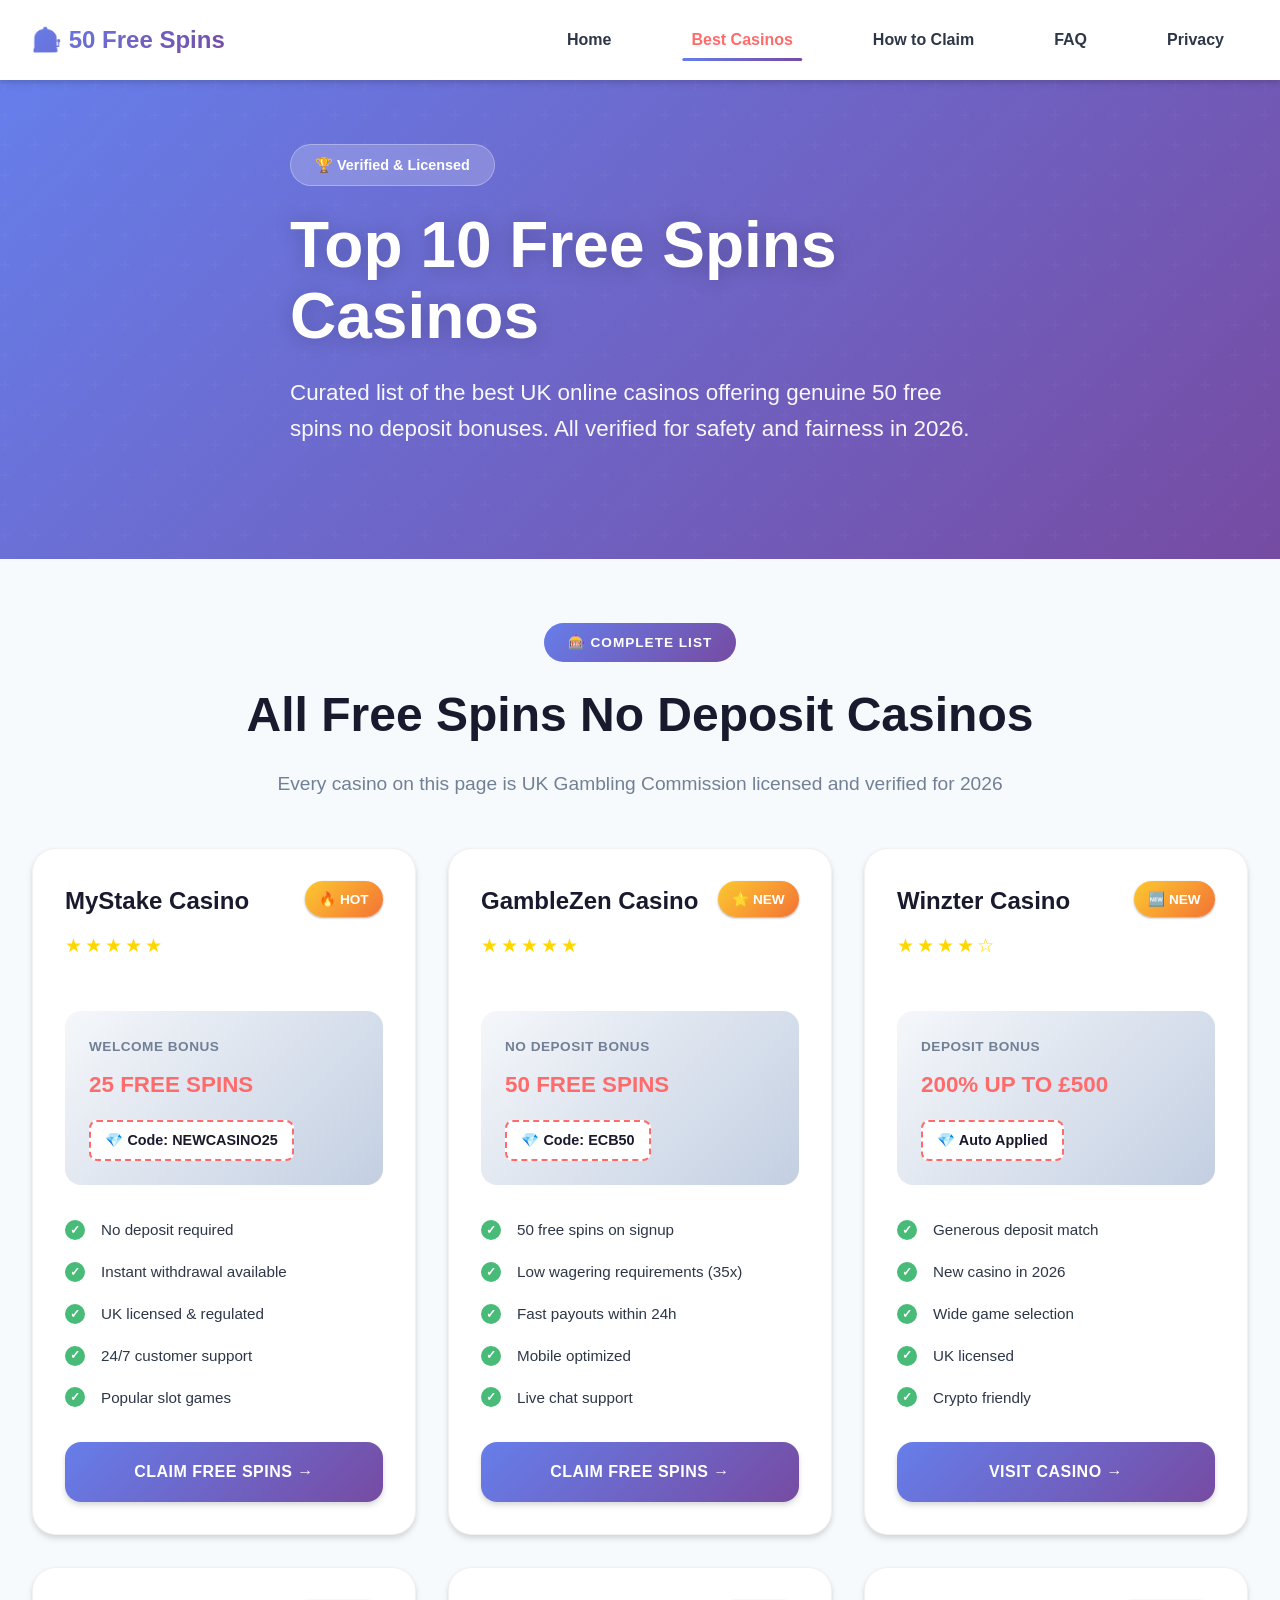
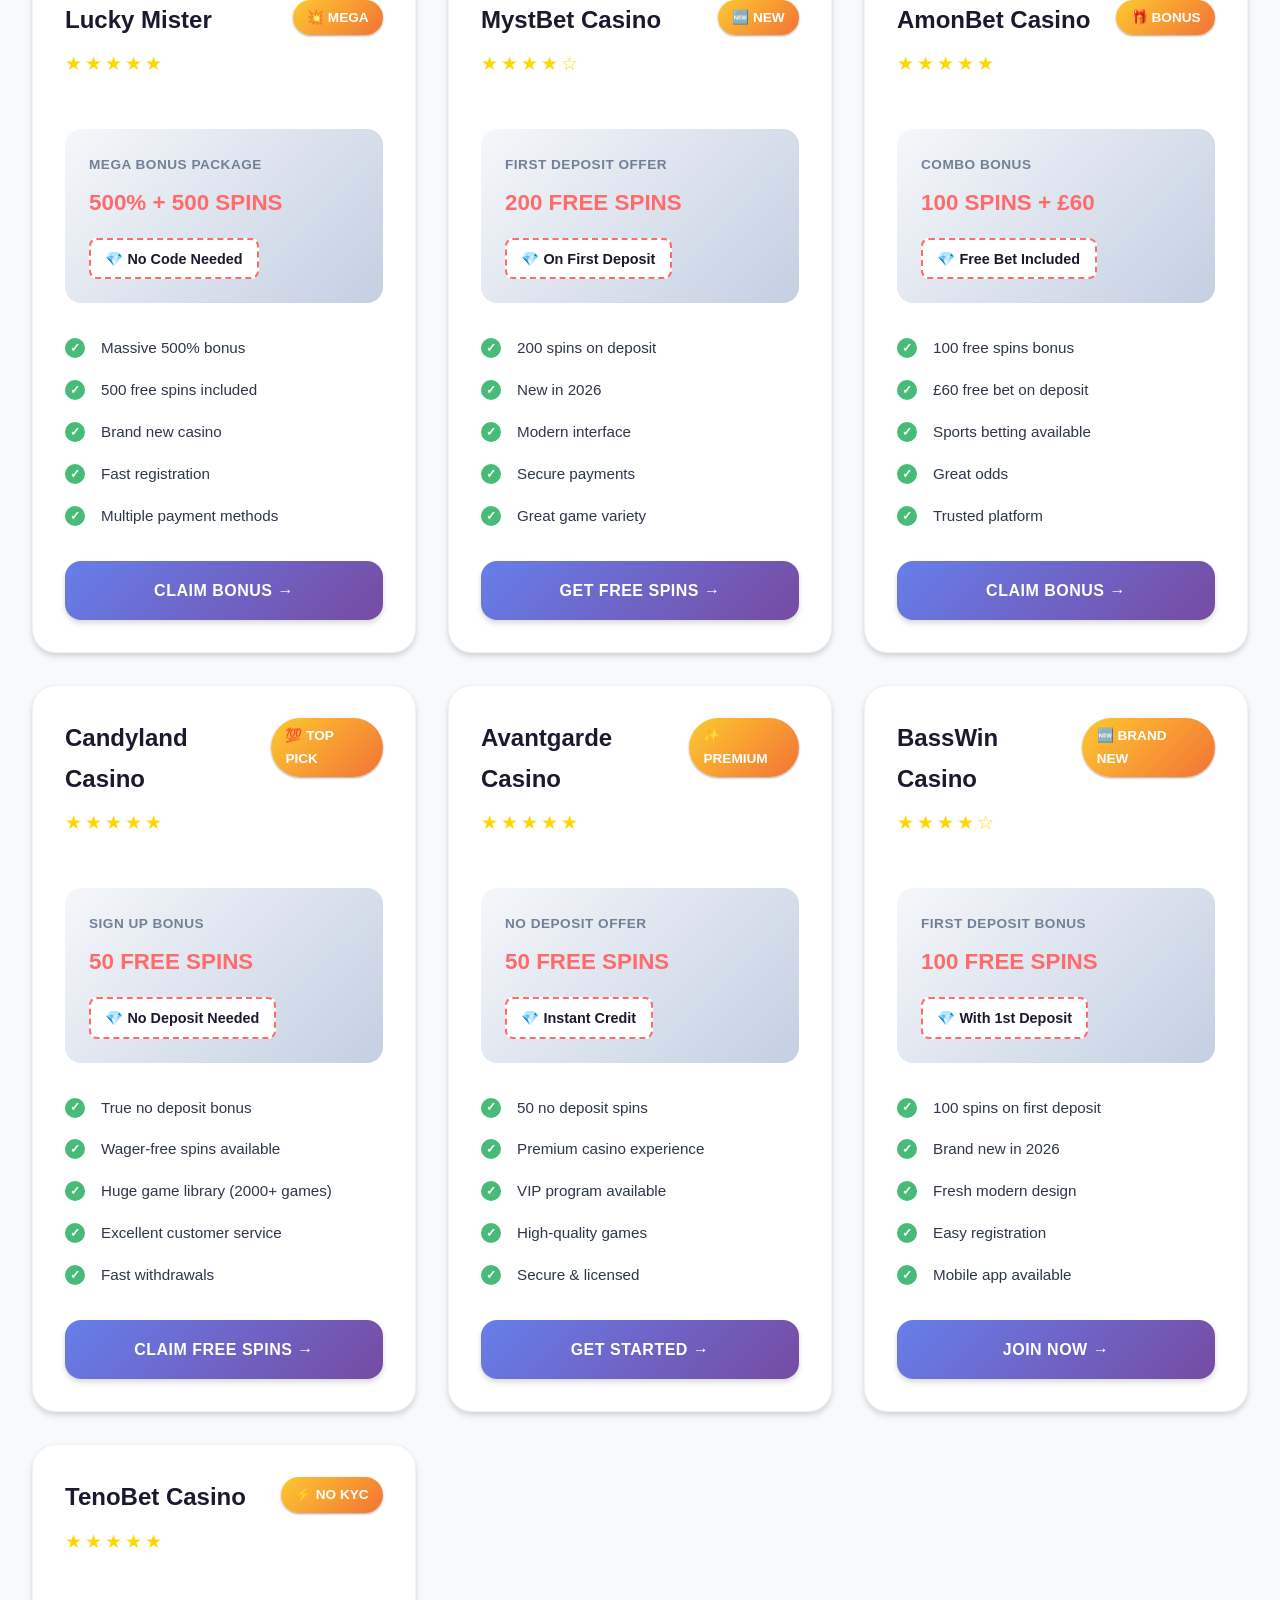
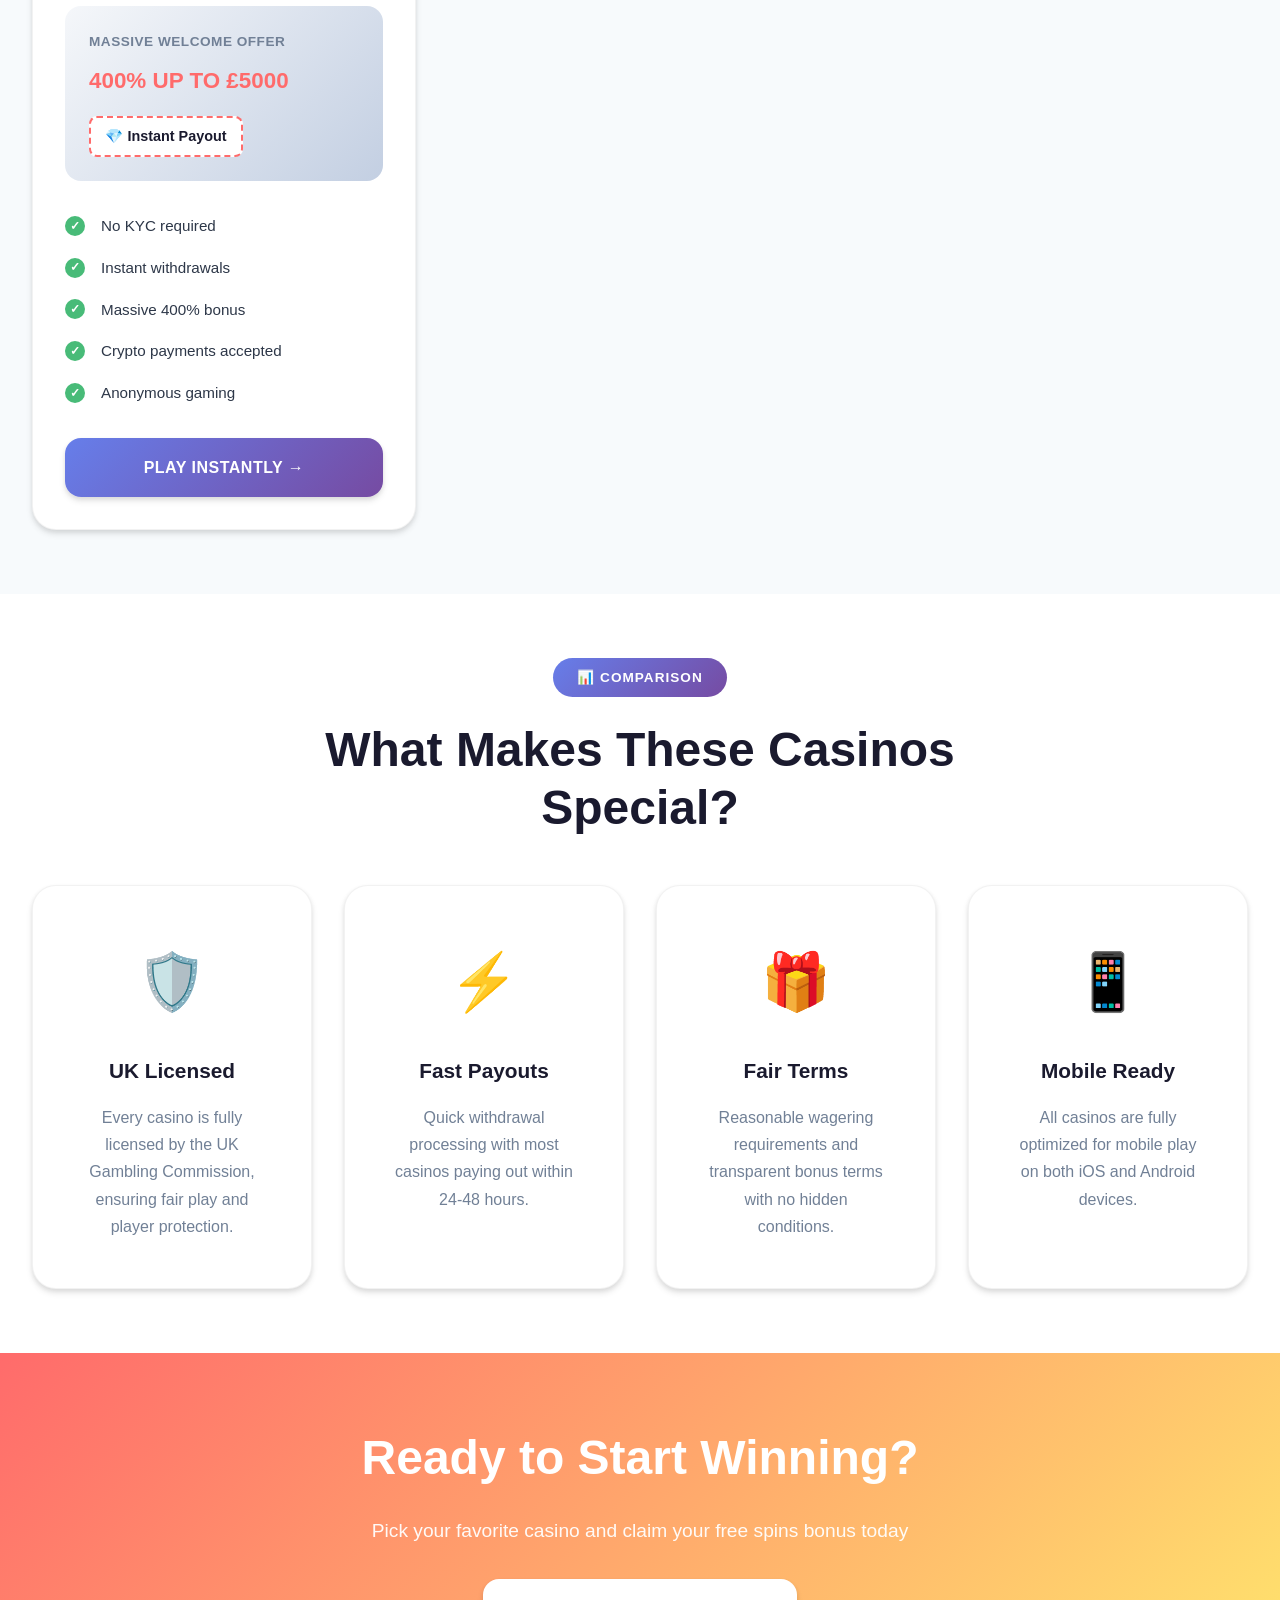
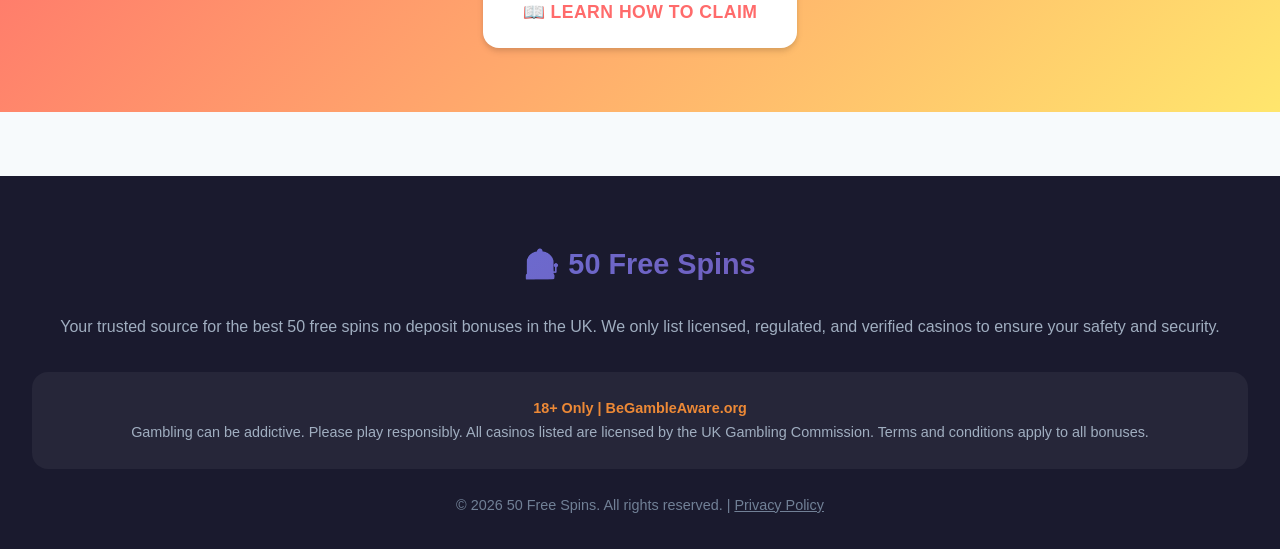
==== casinos.html @ cc3b64c0 "Create modern 5-page casino affiliate website with slick design - Replaced basic single-page site wi" ====
<!DOCTYPE html>
<html lang="en">
<head>
    <meta charset="UTF-8">
    <meta name="viewport" content="width=device-width, initial-scale=1.0">
    <meta name="description" content="Complete list of UK online casinos offering 50 free spins no deposit bonuses. Verified, licensed, and ready to play in 2026.">
    <title>Best 50 Free Spins No Deposit Casinos UK 2026 | Complete List</title>
    <link rel="stylesheet" href="styles.css">
</head>
<body>
    <!-- Navigation -->
    <nav class="nav">
        <div class="nav-container">
            <a href="index.html" class="nav-logo">🎰 50 Free Spins</a>
            <ul class="nav-menu">
                <li><a href="index.html" class="nav-link">Home</a></li>
                <li><a href="casinos.html" class="nav-link active">Best Casinos</a></li>
                <li><a href="how-to-claim.html" class="nav-link">How to Claim</a></li>
                <li><a href="faq.html" class="nav-link">FAQ</a></li>
                <li><a href="privacy-policy.html" class="nav-link">Privacy</a></li>
            </ul>
            <div class="nav-toggle">
                <span></span>
                <span></span>
                <span></span>
            </div>
        </div>
    </nav>

    <!-- Page Header -->
    <section class="hero" style="min-height: 400px;">
        <div class="hero-container">
            <div class="hero-content" style="max-width: 700px;">
                <div class="hero-badge">🏆 Verified & Licensed</div>
                <h1 class="hero-title">Top 10 Free Spins Casinos</h1>
                <p class="hero-subtitle">
                    Curated list of the best UK online casinos offering genuine 50 free spins no deposit bonuses. All verified for safety and fairness in 2026.
                </p>
            </div>
        </div>
    </section>

    <!-- All Casinos List -->
    <section class="section">
        <div class="container">
            <div class="section-header">
                <span class="section-badge">🎰 Complete List</span>
                <h2 class="section-title">All Free Spins No Deposit Casinos</h2>
                <p class="section-subtitle">
                    Every casino on this page is UK Gambling Commission licensed and verified for 2026
                </p>
            </div>

            <div class="casino-grid">
                <!-- Casino 1: MyStake -->
                <div class="casino-card">
                    <div class="casino-header">
                        <div>
                            <h3 class="casino-name">MyStake Casino</h3>
                            <div class="casino-rating">
                                <span class="star">★</span>
                                <span class="star">★</span>
                                <span class="star">★</span>
                                <span class="star">★</span>
                                <span class="star">★</span>
                            </div>
                        </div>
                        <div class="casino-badge">🔥 HOT</div>
                    </div>

                    <div class="casino-bonus">
                        <div class="bonus-title">Welcome Bonus</div>
                        <div class="bonus-amount">25 FREE SPINS</div>
                        <div class="bonus-code">💎 Code: NEWCASINO25</div>
                    </div>

                    <ul class="casino-features">
                        <li>No deposit required</li>
                        <li>Instant withdrawal available</li>
                        <li>UK licensed & regulated</li>
                        <li>24/7 customer support</li>
                        <li>Popular slot games</li>
                    </ul>

                    <a href="https://go.affiliatedonbet.com/visit/?bta=3145350&brand=mystake" class="casino-link" target="_blank" rel="nofollow noopener">
                        Claim Free Spins →
                    </a>
                </div>

                <!-- Casino 2: GambleZen -->
                <div class="casino-card">
                    <div class="casino-header">
                        <div>
                            <h3 class="casino-name">GambleZen Casino</h3>
                            <div class="casino-rating">
                                <span class="star">★</span>
                                <span class="star">★</span>
                                <span class="star">★</span>
                                <span class="star">★</span>
                                <span class="star">★</span>
                            </div>
                        </div>
                        <div class="casino-badge">⭐ NEW</div>
                    </div>

                    <div class="casino-bonus">
                        <div class="bonus-title">No Deposit Bonus</div>
                        <div class="bonus-amount">50 FREE SPINS</div>
                        <div class="bonus-code">💎 Code: ECB50</div>
                    </div>

                    <ul class="casino-features">
                        <li>50 free spins on signup</li>
                        <li>Low wagering requirements (35x)</li>
                        <li>Fast payouts within 24h</li>
                        <li>Mobile optimized</li>
                        <li>Live chat support</li>
                    </ul>

                    <a href="https://gamblezens.com/d59f81502" class="casino-link" target="_blank" rel="nofollow noopener">
                        Claim Free Spins →
                    </a>
                </div>

                <!-- Casino 3: Winzter -->
                <div class="casino-card">
                    <div class="casino-header">
                        <div>
                            <h3 class="casino-name">Winzter Casino</h3>
                            <div class="casino-rating">
                                <span class="star">★</span>
                                <span class="star">★</span>
                                <span class="star">★</span>
                                <span class="star">★</span>
                                <span class="star">☆</span>
                            </div>
                        </div>
                        <div class="casino-badge">🆕 NEW</div>
                    </div>

                    <div class="casino-bonus">
                        <div class="bonus-title">Deposit Bonus</div>
                        <div class="bonus-amount">200% UP TO £500</div>
                        <div class="bonus-code">💎 Auto Applied</div>
                    </div>

                    <ul class="casino-features">
                        <li>Generous deposit match</li>
                        <li>New casino in 2026</li>
                        <li>Wide game selection</li>
                        <li>UK licensed</li>
                        <li>Crypto friendly</li>
                    </ul>

                    <a href="https://go.affililinks.com/visit/?bta=35245&nci=5351&afp=1&utm_campaign=GEO_TARGET_LINK" class="casino-link" target="_blank" rel="nofollow noopener">
                        Visit Casino →
                    </a>
                </div>

                <!-- Casino 4: Lucky Mister -->
                <div class="casino-card">
                    <div class="casino-header">
                        <div>
                            <h3 class="casino-name">Lucky Mister</h3>
                            <div class="casino-rating">
                                <span class="star">★</span>
                                <span class="star">★</span>
                                <span class="star">★</span>
                                <span class="star">★</span>
                                <span class="star">★</span>
                            </div>
                        </div>
                        <div class="casino-badge">💥 MEGA</div>
                    </div>

                    <div class="casino-bonus">
                        <div class="bonus-title">Mega Bonus Package</div>
                        <div class="bonus-amount">500% + 500 SPINS</div>
                        <div class="bonus-code">💎 No Code Needed</div>
                    </div>

                    <ul class="casino-features">
                        <li>Massive 500% bonus</li>
                        <li>500 free spins included</li>
                        <li>Brand new casino</li>
                        <li>Fast registration</li>
                        <li>Multiple payment methods</li>
                    </ul>

                    <a href="https://trk.trafik-sc.xyz/click?o=4766&a=17196&sub_id3=3&sub_id4=4&sub_id5=5" class="casino-link" target="_blank" rel="nofollow noopener">
                        Claim Bonus →
                    </a>
                </div>

                <!-- Casino 5: MystBet -->
                <div class="casino-card">
                    <div class="casino-header">
                        <div>
                            <h3 class="casino-name">MystBet Casino</h3>
                            <div class="casino-rating">
                                <span class="star">★</span>
                                <span class="star">★</span>
                                <span class="star">★</span>
                                <span class="star">★</span>
                                <span class="star">☆</span>
                            </div>
                        </div>
                        <div class="casino-badge">🆕 NEW</div>
                    </div>

                    <div class="casino-bonus">
                        <div class="bonus-title">First Deposit Offer</div>
                        <div class="bonus-amount">200 FREE SPINS</div>
                        <div class="bonus-code">💎 On First Deposit</div>
                    </div>

                    <ul class="casino-features">
                        <li>200 spins on deposit</li>
                        <li>New in 2026</li>
                        <li>Modern interface</li>
                        <li>Secure payments</li>
                        <li>Great game variety</li>
                    </ul>

                    <a href="https://www.nifoe1md.com/2P9J9R/415L5XB/" class="casino-link" target="_blank" rel="nofollow noopener">
                        Get Free Spins →
                    </a>
                </div>

                <!-- Casino 6: AmonBet -->
                <div class="casino-card">
                    <div class="casino-header">
                        <div>
                            <h3 class="casino-name">AmonBet Casino</h3>
                            <div class="casino-rating">
                                <span class="star">★</span>
                                <span class="star">★</span>
                                <span class="star">★</span>
                                <span class="star">★</span>
                                <span class="star">★</span>
                            </div>
                        </div>
                        <div class="casino-badge">🎁 BONUS</div>
                    </div>

                    <div class="casino-bonus">
                        <div class="bonus-title">Combo Bonus</div>
                        <div class="bonus-amount">100 SPINS + £60</div>
                        <div class="bonus-code">💎 Free Bet Included</div>
                    </div>

                    <ul class="casino-features">
                        <li>100 free spins bonus</li>
                        <li>£60 free bet on deposit</li>
                        <li>Sports betting available</li>
                        <li>Great odds</li>
                        <li>Trusted platform</li>
                    </ul>

                    <a href="https://trk.trafik-sc.xyz/click?o=4771&a=17196&sub_id3=3&sub_id4=4&sub_id5=5" class="casino-link" target="_blank" rel="nofollow noopener">
                        Claim Bonus →
                    </a>
                </div>

                <!-- Casino 7: Candyland -->
                <div class="casino-card">
                    <div class="casino-header">
                        <div>
                            <h3 class="casino-name">Candyland Casino</h3>
                            <div class="casino-rating">
                                <span class="star">★</span>
                                <span class="star">★</span>
                                <span class="star">★</span>
                                <span class="star">★</span>
                                <span class="star">★</span>
                            </div>
                        </div>
                        <div class="casino-badge">💯 TOP PICK</div>
                    </div>

                    <div class="casino-bonus">
                        <div class="bonus-title">Sign Up Bonus</div>
                        <div class="bonus-amount">50 FREE SPINS</div>
                        <div class="bonus-code">💎 No Deposit Needed</div>
                    </div>

                    <ul class="casino-features">
                        <li>True no deposit bonus</li>
                        <li>Wager-free spins available</li>
                        <li>Huge game library (2000+ games)</li>
                        <li>Excellent customer service</li>
                        <li>Fast withdrawals</li>
                    </ul>

                    <a href="https://go.truedynastyaffiliates.com/visit/?bta=36291&nci=5902" class="casino-link" target="_blank" rel="nofollow noopener">
                        Claim Free Spins →
                    </a>
                </div>

                <!-- Casino 8: Avantgarde -->
                <div class="casino-card">
                    <div class="casino-header">
                        <div>
                            <h3 class="casino-name">Avantgarde Casino</h3>
                            <div class="casino-rating">
                                <span class="star">★</span>
                                <span class="star">★</span>
                                <span class="star">★</span>
                                <span class="star">★</span>
                                <span class="star">★</span>
                            </div>
                        </div>
                        <div class="casino-badge">✨ PREMIUM</div>
                    </div>

                    <div class="casino-bonus">
                        <div class="bonus-title">No Deposit Offer</div>
                        <div class="bonus-amount">50 FREE SPINS</div>
                        <div class="bonus-code">💎 Instant Credit</div>
                    </div>

                    <ul class="casino-features">
                        <li>50 no deposit spins</li>
                        <li>Premium casino experience</li>
                        <li>VIP program available</li>
                        <li>High-quality games</li>
                        <li>Secure & licensed</li>
                    </ul>

                    <a href="https://go.truedynastyaffiliates.com/visit/?bta=36291&nci=5906" class="casino-link" target="_blank" rel="nofollow noopener">
                        Get Started →
                    </a>
                </div>

                <!-- Casino 9: BassWin -->
                <div class="casino-card">
                    <div class="casino-header">
                        <div>
                            <h3 class="casino-name">BassWin Casino</h3>
                            <div class="casino-rating">
                                <span class="star">★</span>
                                <span class="star">★</span>
                                <span class="star">★</span>
                                <span class="star">★</span>
                                <span class="star">☆</span>
                            </div>
                        </div>
                        <div class="casino-badge">🆕 BRAND NEW</div>
                    </div>

                    <div class="casino-bonus">
                        <div class="bonus-title">First Deposit Bonus</div>
                        <div class="bonus-amount">100 FREE SPINS</div>
                        <div class="bonus-code">💎 With 1st Deposit</div>
                    </div>

                    <ul class="casino-features">
                        <li>100 spins on first deposit</li>
                        <li>Brand new in 2026</li>
                        <li>Fresh modern design</li>
                        <li>Easy registration</li>
                        <li>Mobile app available</li>
                    </ul>

                    <a href="https://trk.trafik-sc.xyz/click?o=4556&a=17196&sub_id3=3&sub_id4=4&sub_id5=5" class="casino-link" target="_blank" rel="nofollow noopener">
                        Join Now →
                    </a>
                </div>

                <!-- Casino 10: TenoBet -->
                <div class="casino-card">
                    <div class="casino-header">
                        <div>
                            <h3 class="casino-name">TenoBet Casino</h3>
                            <div class="casino-rating">
                                <span class="star">★</span>
                                <span class="star">★</span>
                                <span class="star">★</span>
                                <span class="star">★</span>
                                <span class="star">★</span>
                            </div>
                        </div>
                        <div class="casino-badge">⚡ NO KYC</div>
                    </div>

                    <div class="casino-bonus">
                        <div class="bonus-title">Massive Welcome Offer</div>
                        <div class="bonus-amount">400% UP TO £5000</div>
                        <div class="bonus-code">💎 Instant Payout</div>
                    </div>

                    <ul class="casino-features">
                        <li>No KYC required</li>
                        <li>Instant withdrawals</li>
                        <li>Massive 400% bonus</li>
                        <li>Crypto payments accepted</li>
                        <li>Anonymous gaming</li>
                    </ul>

                    <a href="https://go.afftrackio.com/visit/?bta=35294&nci=5358" class="casino-link" target="_blank" rel="nofollow noopener">
                        Play Instantly →
                    </a>
                </div>
            </div>
        </div>
    </section>

    <!-- Comparison Section -->
    <section class="section" style="background: white;">
        <div class="container">
            <div class="section-header">
                <span class="section-badge">📊 Comparison</span>
                <h2 class="section-title">What Makes These Casinos Special?</h2>
            </div>

            <div class="features-grid">
                <div class="feature-card">
                    <span class="feature-icon">🛡️</span>
                    <h3 class="feature-title">UK Licensed</h3>
                    <p class="feature-text">
                        Every casino is fully licensed by the UK Gambling Commission, ensuring fair play and player protection.
                    </p>
                </div>

                <div class="feature-card">
                    <span class="feature-icon">⚡</span>
                    <h3 class="feature-title">Fast Payouts</h3>
                    <p class="feature-text">
                        Quick withdrawal processing with most casinos paying out within 24-48 hours.
                    </p>
                </div>

                <div class="feature-card">
                    <span class="feature-icon">🎁</span>
                    <h3 class="feature-title">Fair Terms</h3>
                    <p class="feature-text">
                        Reasonable wagering requirements and transparent bonus terms with no hidden conditions.
                    </p>
                </div>

                <div class="feature-card">
                    <span class="feature-icon">📱</span>
                    <h3 class="feature-title">Mobile Ready</h3>
                    <p class="feature-text">
                        All casinos are fully optimized for mobile play on both iOS and Android devices.
                    </p>
                </div>
            </div>
        </div>
    </section>

    <!-- CTA Section -->
    <section class="section" style="background: linear-gradient(135deg, #FF6B6B 0%, #FFE66D 100%); color: white;">
        <div class="container" style="text-align: center;">
            <h2 style="font-size: clamp(2rem, 4vw, 3rem); font-weight: 900; margin-bottom: 1rem;">
                Ready to Start Winning?
            </h2>
            <p style="font-size: 1.2rem; margin-bottom: 2rem; opacity: 0.95;">
                Pick your favorite casino and claim your free spins bonus today
            </p>
            <a href="how-to-claim.html" class="btn" style="background: white; color: #FF6B6B; font-size: 1.1rem; padding: 1.2rem 2.5rem;">
                📖 Learn How to Claim
            </a>
        </div>
    </section>

    <!-- Footer -->
    <footer class="footer">
        <div class="footer-content">
            <div class="footer-logo">🎰 50 Free Spins</div>
            <p class="footer-text">
                Your trusted source for the best 50 free spins no deposit bonuses in the UK. We only list licensed, regulated, and verified casinos to ensure your safety and security.
            </p>

            <div class="footer-disclaimer">
                <strong>18+ Only | BeGambleAware.org</strong><br>
                Gambling can be addictive. Please play responsibly. All casinos listed are licensed by the UK Gambling Commission. Terms and conditions apply to all bonuses.
            </div>

            <p style="margin-top: 1.5rem; color: #718096; font-size: 0.9rem;">
                &copy; 2026 50 Free Spins. All rights reserved. | <a href="privacy-policy.html" style="text-decoration: underline;">Privacy Policy</a>
            </p>
        </div>
    </footer>

    <script>
        // Mobile menu toggle
        const navToggle = document.querySelector('.nav-toggle');
        const navMenu = document.querySelector('.nav-menu');

        if (navToggle) {
            navToggle.addEventListener('click', () => {
                navMenu.classList.toggle('active');
            });
        }
    </script>
</body>
</html>
---- styles.css ----
/* ============================================
   MODERN DESIGN SYSTEM - 50 FREE SPINS
   ============================================ */

:root {
    /* Color Palette */
    --primary: #FF6B6B;
    --primary-dark: #E84A4A;
    --secondary: #4ECDC4;
    --accent: #FFE66D;
    --dark: #1A1A2E;
    --dark-light: #16213E;
    --text: #2D3748;
    --text-light: #718096;
    --text-lighter: #A0AEC0;
    --bg-light: #F7FAFC;
    --bg-white: #FFFFFF;
    --success: #48BB78;
    --warning: #ED8936;

    /* Gradients */
    --gradient-primary: linear-gradient(135deg, #667eea 0%, #764ba2 100%);
    --gradient-secondary: linear-gradient(135deg, #f093fb 0%, #f5576c 100%);
    --gradient-gold: linear-gradient(135deg, #FDC830 0%, #F37335 100%);
    --gradient-ocean: linear-gradient(135deg, #667eea 0%, #4ECDC4 100%);
    --gradient-sunset: linear-gradient(135deg, #FF6B6B 0%, #FFE66D 100%);

    /* Spacing */
    --spacing-xs: 0.5rem;
    --spacing-sm: 1rem;
    --spacing-md: 1.5rem;
    --spacing-lg: 2rem;
    --spacing-xl: 3rem;
    --spacing-2xl: 4rem;

    /* Typography */
    --font-primary: -apple-system, BlinkMacSystemFont, 'Segoe UI', Roboto, 'Helvetica Neue', Arial, sans-serif;
    --font-display: 'Segoe UI', system-ui, sans-serif;

    /* Shadows */
    --shadow-sm: 0 1px 3px rgba(0, 0, 0, 0.12), 0 1px 2px rgba(0, 0, 0, 0.24);
    --shadow-md: 0 4px 6px rgba(0, 0, 0, 0.1), 0 2px 4px rgba(0, 0, 0, 0.06);
    --shadow-lg: 0 10px 25px rgba(0, 0, 0, 0.15), 0 5px 10px rgba(0, 0, 0, 0.1);
    --shadow-xl: 0 20px 40px rgba(0, 0, 0, 0.2), 0 10px 20px rgba(0, 0, 0, 0.15);
    --shadow-glow: 0 0 20px rgba(102, 126, 234, 0.4);

    /* Border Radius */
    --radius-sm: 0.375rem;
    --radius-md: 0.5rem;
    --radius-lg: 1rem;
    --radius-xl: 1.5rem;
    --radius-full: 9999px;

    /* Transitions */
    --transition-fast: 150ms ease-in-out;
    --transition-base: 250ms ease-in-out;
    --transition-slow: 350ms ease-in-out;
}

/* ============================================
   RESET & BASE STYLES
   ============================================ */

*, *::before, *::after {
    margin: 0;
    padding: 0;
    box-sizing: border-box;
}

html {
    scroll-behavior: smooth;
    font-size: 16px;
}

body {
    font-family: var(--font-primary);
    line-height: 1.7;
    color: var(--text);
    background: var(--bg-light);
    overflow-x: hidden;
}

img {
    max-width: 100%;
    height: auto;
    display: block;
}

a {
    text-decoration: none;
    color: inherit;
    transition: var(--transition-base);
}

/* ============================================
   NAVIGATION
   ============================================ */

.nav {
    background: var(--bg-white);
    box-shadow: var(--shadow-md);
    position: sticky;
    top: 0;
    z-index: 1000;
    backdrop-filter: blur(10px);
    background: rgba(255, 255, 255, 0.95);
}

.nav-container {
    max-width: 1400px;
    margin: 0 auto;
    padding: 0 var(--spacing-lg);
    display: flex;
    justify-content: space-between;
    align-items: center;
    height: 80px;
}

.nav-logo {
    font-size: 1.5rem;
    font-weight: 800;
    background: var(--gradient-primary);
    -webkit-background-clip: text;
    -webkit-text-fill-color: transparent;
    background-clip: text;
}

.nav-menu {
    display: flex;
    gap: var(--spacing-lg);
    list-style: none;
}

.nav-link {
    font-weight: 600;
    color: var(--text);
    padding: var(--spacing-xs) var(--spacing-md);
    border-radius: var(--radius-md);
    transition: var(--transition-base);
    position: relative;
}

.nav-link::after {
    content: '';
    position: absolute;
    bottom: -5px;
    left: 50%;
    transform: translateX(-50%) scaleX(0);
    width: 80%;
    height: 3px;
    background: var(--gradient-primary);
    border-radius: var(--radius-full);
    transition: var(--transition-base);
}

.nav-link:hover {
    color: var(--primary);
}

.nav-link:hover::after,
.nav-link.active::after {
    transform: translateX(-50%) scaleX(1);
}

.nav-link.active {
    color: var(--primary);
}

/* Mobile Menu Toggle */
.nav-toggle {
    display: none;
    flex-direction: column;
    gap: 4px;
    cursor: pointer;
    padding: var(--spacing-xs);
}

.nav-toggle span {
    display: block;
    width: 25px;
    height: 3px;
    background: var(--text);
    border-radius: var(--radius-full);
    transition: var(--transition-base);
}

/* ============================================
   HERO SECTION
   ============================================ */

.hero {
    position: relative;
    background: var(--gradient-primary);
    padding: var(--spacing-2xl) var(--spacing-lg);
    min-height: 600px;
    display: flex;
    align-items: center;
    overflow: hidden;
}

.hero::before {
    content: '';
    position: absolute;
    top: 0;
    left: 0;
    right: 0;
    bottom: 0;
    background: url("data:image/svg+xml,%3Csvg width='60' height='60' viewBox='0 0 60 60' xmlns='http://www.w3.org/2000/svg'%3E%3Cg fill='none' fill-rule='evenodd'%3E%3Cg fill='%23ffffff' fill-opacity='0.05'%3E%3Cpath d='M36 34v-4h-2v4h-4v2h4v4h2v-4h4v-2h-4zm0-30V0h-2v4h-4v2h4v4h2V6h4V4h-4zM6 34v-4H4v4H0v2h4v4h2v-4h4v-2H6zM6 4V0H4v4H0v2h4v4h2V6h4V4H6z'/%3E%3C/g%3E%3C/g%3E%3C/svg%3E");
    opacity: 0.4;
}

.hero-container {
    max-width: 1400px;
    margin: 0 auto;
    position: relative;
    z-index: 1;
}

.hero-content {
    max-width: 800px;
    color: white;
}

.hero-badge {
    display: inline-block;
    background: rgba(255, 255, 255, 0.2);
    backdrop-filter: blur(10px);
    padding: var(--spacing-xs) var(--spacing-md);
    border-radius: var(--radius-full);
    font-weight: 600;
    font-size: 0.9rem;
    margin-bottom: var(--spacing-md);
    border: 1px solid rgba(255, 255, 255, 0.3);
}

.hero-title {
    font-size: clamp(2.5rem, 5vw, 4rem);
    font-weight: 900;
    line-height: 1.1;
    margin-bottom: var(--spacing-md);
    text-shadow: 0 2px 20px rgba(0, 0, 0, 0.2);
}

.hero-subtitle {
    font-size: clamp(1.1rem, 2vw, 1.4rem);
    margin-bottom: var(--spacing-xl);
    opacity: 0.95;
    line-height: 1.6;
}

.hero-cta {
    display: flex;
    gap: var(--spacing-md);
    flex-wrap: wrap;
}

/* ============================================
   BUTTONS
   ============================================ */

.btn {
    display: inline-flex;
    align-items: center;
    gap: var(--spacing-xs);
    padding: 1rem 2rem;
    font-weight: 700;
    border-radius: var(--radius-lg);
    cursor: pointer;
    transition: var(--transition-base);
    border: none;
    font-size: 1rem;
    text-transform: uppercase;
    letter-spacing: 0.5px;
    box-shadow: var(--shadow-md);
}

.btn-primary {
    background: white;
    color: var(--primary);
}

.btn-primary:hover {
    transform: translateY(-2px);
    box-shadow: var(--shadow-lg);
}

.btn-secondary {
    background: rgba(255, 255, 255, 0.2);
    color: white;
    border: 2px solid white;
    backdrop-filter: blur(10px);
}

.btn-secondary:hover {
    background: white;
    color: var(--primary);
    transform: translateY(-2px);
}

.btn-gradient {
    background: var(--gradient-gold);
    color: white;
    position: relative;
    overflow: hidden;
}

.btn-gradient::before {
    content: '';
    position: absolute;
    top: 0;
    left: -100%;
    width: 100%;
    height: 100%;
    background: linear-gradient(90deg, transparent, rgba(255,255,255,0.3), transparent);
    transition: var(--transition-slow);
}

.btn-gradient:hover::before {
    left: 100%;
}

.btn-gradient:hover {
    transform: translateY(-2px);
    box-shadow: var(--shadow-xl);
}

/* ============================================
   CONTAINER & SECTIONS
   ============================================ */

.container {
    max-width: 1400px;
    margin: 0 auto;
    padding: 0 var(--spacing-lg);
}

.section {
    padding: var(--spacing-2xl) 0;
}

.section-header {
    text-align: center;
    max-width: 800px;
    margin: 0 auto var(--spacing-xl);
}

.section-badge {
    display: inline-block;
    background: var(--gradient-primary);
    color: white;
    padding: var(--spacing-xs) var(--spacing-md);
    border-radius: var(--radius-full);
    font-weight: 700;
    font-size: 0.85rem;
    margin-bottom: var(--spacing-md);
    text-transform: uppercase;
    letter-spacing: 1px;
}

.section-title {
    font-size: clamp(2rem, 4vw, 3rem);
    font-weight: 900;
    color: var(--dark);
    margin-bottom: var(--spacing-md);
    line-height: 1.2;
}

.section-subtitle {
    font-size: 1.2rem;
    color: var(--text-light);
    line-height: 1.7;
}

/* ============================================
   CASINO CARDS
   ============================================ */

.casino-grid {
    display: grid;
    grid-template-columns: repeat(auto-fill, minmax(350px, 1fr));
    gap: var(--spacing-lg);
    margin-top: var(--spacing-xl);
}

.casino-card {
    background: white;
    border-radius: var(--radius-xl);
    padding: var(--spacing-lg);
    box-shadow: var(--shadow-md);
    transition: var(--transition-base);
    border: 1px solid rgba(0, 0, 0, 0.05);
    position: relative;
    overflow: hidden;
}

.casino-card::before {
    content: '';
    position: absolute;
    top: 0;
    left: 0;
    right: 0;
    height: 5px;
    background: var(--gradient-primary);
    transform: scaleX(0);
    transform-origin: left;
    transition: var(--transition-base);
}

.casino-card:hover {
    transform: translateY(-8px);
    box-shadow: var(--shadow-xl);
}

.casino-card:hover::before {
    transform: scaleX(1);
}

.casino-header {
    display: flex;
    justify-content: space-between;
    align-items: start;
    margin-bottom: var(--spacing-md);
}

.casino-badge {
    display: inline-flex;
    align-items: center;
    gap: 4px;
    background: var(--gradient-gold);
    color: white;
    padding: 0.4rem 0.9rem;
    border-radius: var(--radius-full);
    font-weight: 700;
    font-size: 0.85rem;
    box-shadow: var(--shadow-sm);
}

.casino-name {
    font-size: 1.5rem;
    font-weight: 800;
    color: var(--dark);
    margin-bottom: var(--spacing-xs);
}

.casino-rating {
    display: flex;
    gap: 3px;
    font-size: 1.2rem;
    margin-bottom: var(--spacing-md);
}

.star {
    color: #FFD700;
}

.casino-bonus {
    background: linear-gradient(135deg, #f5f7fa 0%, #c3cfe2 100%);
    padding: var(--spacing-md);
    border-radius: var(--radius-lg);
    margin-bottom: var(--spacing-md);
}

.bonus-title {
    font-size: 0.85rem;
    font-weight: 600;
    color: var(--text-light);
    text-transform: uppercase;
    letter-spacing: 0.5px;
    margin-bottom: var(--spacing-xs);
}

.bonus-amount {
    font-size: 1.4rem;
    font-weight: 900;
    color: var(--primary);
    margin-bottom: var(--spacing-xs);
}

.bonus-code {
    display: inline-flex;
    align-items: center;
    gap: var(--spacing-xs);
    background: white;
    padding: 0.4rem 0.9rem;
    border-radius: var(--radius-md);
    font-weight: 700;
    font-size: 0.9rem;
    color: var(--dark);
    border: 2px dashed var(--primary);
    margin-top: var(--spacing-xs);
}

.casino-features {
    list-style: none;
    margin-bottom: var(--spacing-md);
}

.casino-features li {
    padding: var(--spacing-xs) 0;
    display: flex;
    align-items: center;
    gap: var(--spacing-sm);
    color: var(--text);
    font-size: 0.95rem;
}

.casino-features li::before {
    content: '✓';
    display: flex;
    align-items: center;
    justify-content: center;
    width: 20px;
    height: 20px;
    background: var(--success);
    color: white;
    border-radius: 50%;
    font-weight: 900;
    font-size: 0.75rem;
    flex-shrink: 0;
}

.casino-link {
    display: block;
    width: 100%;
    padding: 1rem;
    background: var(--gradient-primary);
    color: white;
    text-align: center;
    font-weight: 700;
    border-radius: var(--radius-lg);
    transition: var(--transition-base);
    box-shadow: var(--shadow-md);
    text-transform: uppercase;
    letter-spacing: 0.5px;
}

.casino-link:hover {
    transform: translateY(-2px);
    box-shadow: var(--shadow-lg);
}

/* ============================================
   FEATURE CARDS
   ============================================ */

.features-grid {
    display: grid;
    grid-template-columns: repeat(auto-fit, minmax(280px, 1fr));
    gap: var(--spacing-lg);
    margin-top: var(--spacing-xl);
}

.feature-card {
    background: white;
    padding: var(--spacing-xl);
    border-radius: var(--radius-xl);
    box-shadow: var(--shadow-md);
    text-align: center;
    transition: var(--transition-base);
    border: 1px solid rgba(0, 0, 0, 0.05);
}

.feature-card:hover {
    transform: translateY(-5px);
    box-shadow: var(--shadow-lg);
}

.feature-icon {
    font-size: 3.5rem;
    margin-bottom: var(--spacing-md);
    display: block;
}

.feature-title {
    font-size: 1.3rem;
    font-weight: 800;
    color: var(--dark);
    margin-bottom: var(--spacing-sm);
}

.feature-text {
    color: var(--text-light);
    line-height: 1.7;
}

/* ============================================
   STEPS / HOW TO
   ============================================ */

.steps-container {
    max-width: 900px;
    margin: var(--spacing-xl) auto;
}

.step {
    display: flex;
    gap: var(--spacing-lg);
    margin-bottom: var(--spacing-xl);
    position: relative;
}

.step::before {
    content: '';
    position: absolute;
    left: 30px;
    top: 70px;
    bottom: -40px;
    width: 2px;
    background: linear-gradient(180deg, var(--primary) 0%, transparent 100%);
}

.step:last-child::before {
    display: none;
}

.step-number {
    flex-shrink: 0;
    width: 60px;
    height: 60px;
    background: var(--gradient-primary);
    color: white;
    border-radius: 50%;
    display: flex;
    align-items: center;
    justify-content: center;
    font-size: 1.5rem;
    font-weight: 900;
    box-shadow: var(--shadow-md);
}

.step-content {
    flex: 1;
    background: white;
    padding: var(--spacing-lg);
    border-radius: var(--radius-xl);
    box-shadow: var(--shadow-md);
}

.step-title {
    font-size: 1.4rem;
    font-weight: 800;
    color: var(--dark);
    margin-bottom: var(--spacing-sm);
}

.step-text {
    color: var(--text-light);
    line-height: 1.7;
}

/* ============================================
   FAQ / ACCORDION
   ============================================ */

.faq-container {
    max-width: 900px;
    margin: var(--spacing-xl) auto;
}

.faq-item {
    background: white;
    border-radius: var(--radius-lg);
    margin-bottom: var(--spacing-md);
    box-shadow: var(--shadow-sm);
    overflow: hidden;
    border: 1px solid rgba(0, 0, 0, 0.05);
}

.faq-question {
    width: 100%;
    padding: var(--spacing-lg);
    background: none;
    border: none;
    text-align: left;
    font-size: 1.1rem;
    font-weight: 700;
    color: var(--dark);
    cursor: pointer;
    display: flex;
    justify-content: space-between;
    align-items: center;
    transition: var(--transition-base);
}

.faq-question:hover {
    color: var(--primary);
}

.faq-icon {
    font-size: 1.5rem;
    transition: var(--transition-base);
    color: var(--primary);
}

.faq-item.active .faq-icon {
    transform: rotate(45deg);
}

.faq-answer {
    max-height: 0;
    overflow: hidden;
    transition: max-height var(--transition-slow);
}

.faq-answer-content {
    padding: 0 var(--spacing-lg) var(--spacing-lg);
    color: var(--text-light);
    line-height: 1.8;
}

.faq-item.active .faq-answer {
    max-height: 500px;
}

/* ============================================
   INFO BOXES
   ============================================ */

.info-box {
    background: linear-gradient(135deg, #667eea15 0%, #764ba215 100%);
    border-left: 4px solid var(--primary);
    padding: var(--spacing-lg);
    border-radius: var(--radius-lg);
    margin: var(--spacing-lg) 0;
}

.info-box.warning {
    background: linear-gradient(135deg, #ed893615 0%, #f5576c15 100%);
    border-left-color: var(--warning);
}

.info-box.success {
    background: linear-gradient(135deg, #48bb7815 0%, #38a16915 100%);
    border-left-color: var(--success);
}

.info-box-title {
    font-weight: 800;
    color: var(--dark);
    margin-bottom: var(--spacing-sm);
    display: flex;
    align-items: center;
    gap: var(--spacing-sm);
}

.info-box-text {
    color: var(--text);
    line-height: 1.7;
}

/* ============================================
   FOOTER
   ============================================ */

.footer {
    background: var(--dark);
    color: white;
    padding: var(--spacing-2xl) 0 var(--spacing-lg);
    margin-top: var(--spacing-2xl);
}

.footer-content {
    max-width: 1400px;
    margin: 0 auto;
    padding: 0 var(--spacing-lg);
    text-align: center;
}

.footer-logo {
    font-size: 1.8rem;
    font-weight: 900;
    background: var(--gradient-primary);
    -webkit-background-clip: text;
    -webkit-text-fill-color: transparent;
    background-clip: text;
    margin-bottom: var(--spacing-md);
}

.footer-text {
    color: var(--text-lighter);
    margin-bottom: var(--spacing-lg);
    line-height: 1.7;
}

.footer-disclaimer {
    background: rgba(255, 255, 255, 0.05);
    padding: var(--spacing-md);
    border-radius: var(--radius-lg);
    font-size: 0.9rem;
    color: var(--text-lighter);
    margin-top: var(--spacing-lg);
}

.footer-disclaimer strong {
    color: var(--warning);
    font-weight: 700;
}

/* ============================================
   RESPONSIVE DESIGN
   ============================================ */

@media (max-width: 768px) {
    .nav-menu {
        display: none;
    }

    .nav-toggle {
        display: flex;
    }

    .hero {
        min-height: 500px;
        padding: var(--spacing-xl) var(--spacing-md);
    }

    .hero-cta {
        flex-direction: column;
    }

    .btn {
        width: 100%;
        justify-content: center;
    }

    .casino-grid {
        grid-template-columns: 1fr;
    }

    .features-grid {
        grid-template-columns: 1fr;
    }

    .step {
        flex-direction: column;
        gap: var(--spacing-md);
    }

    .step::before {
        left: 15px;
        top: 65px;
    }

    .step-number {
        width: 50px;
        height: 50px;
        font-size: 1.2rem;
    }
}

@media (max-width: 480px) {
    html {
        font-size: 14px;
    }

    .nav-container {
        padding: 0 var(--spacing-md);
        height: 70px;
    }

    .section {
        padding: var(--spacing-xl) 0;
    }

    .container {
        padding: 0 var(--spacing-md);
    }
}

/* ============================================
   ANIMATIONS
   ============================================ */

@keyframes fadeInUp {
    from {
        opacity: 0;
        transform: translateY(30px);
    }
    to {
        opacity: 1;
        transform: translateY(0);
    }
}

@keyframes pulse {
    0%, 100% {
        transform: scale(1);
    }
    50% {
        transform: scale(1.05);
    }
}

.animate-fade-in {
    animation: fadeInUp 0.6s ease-out;
}

.animate-pulse {
    animation: pulse 2s infinite;
}

/* ============================================
   UTILITY CLASSES
   ============================================ */

.text-center {
    text-align: center;
}

.text-gradient {
    background: var(--gradient-primary);
    -webkit-background-clip: text;
    -webkit-text-fill-color: transparent;
    background-clip: text;
}

.mt-lg {
    margin-top: var(--spacing-lg);
}

.mb-lg {
    margin-bottom: var(--spacing-lg);
}

.hidden {
    display: none;
}
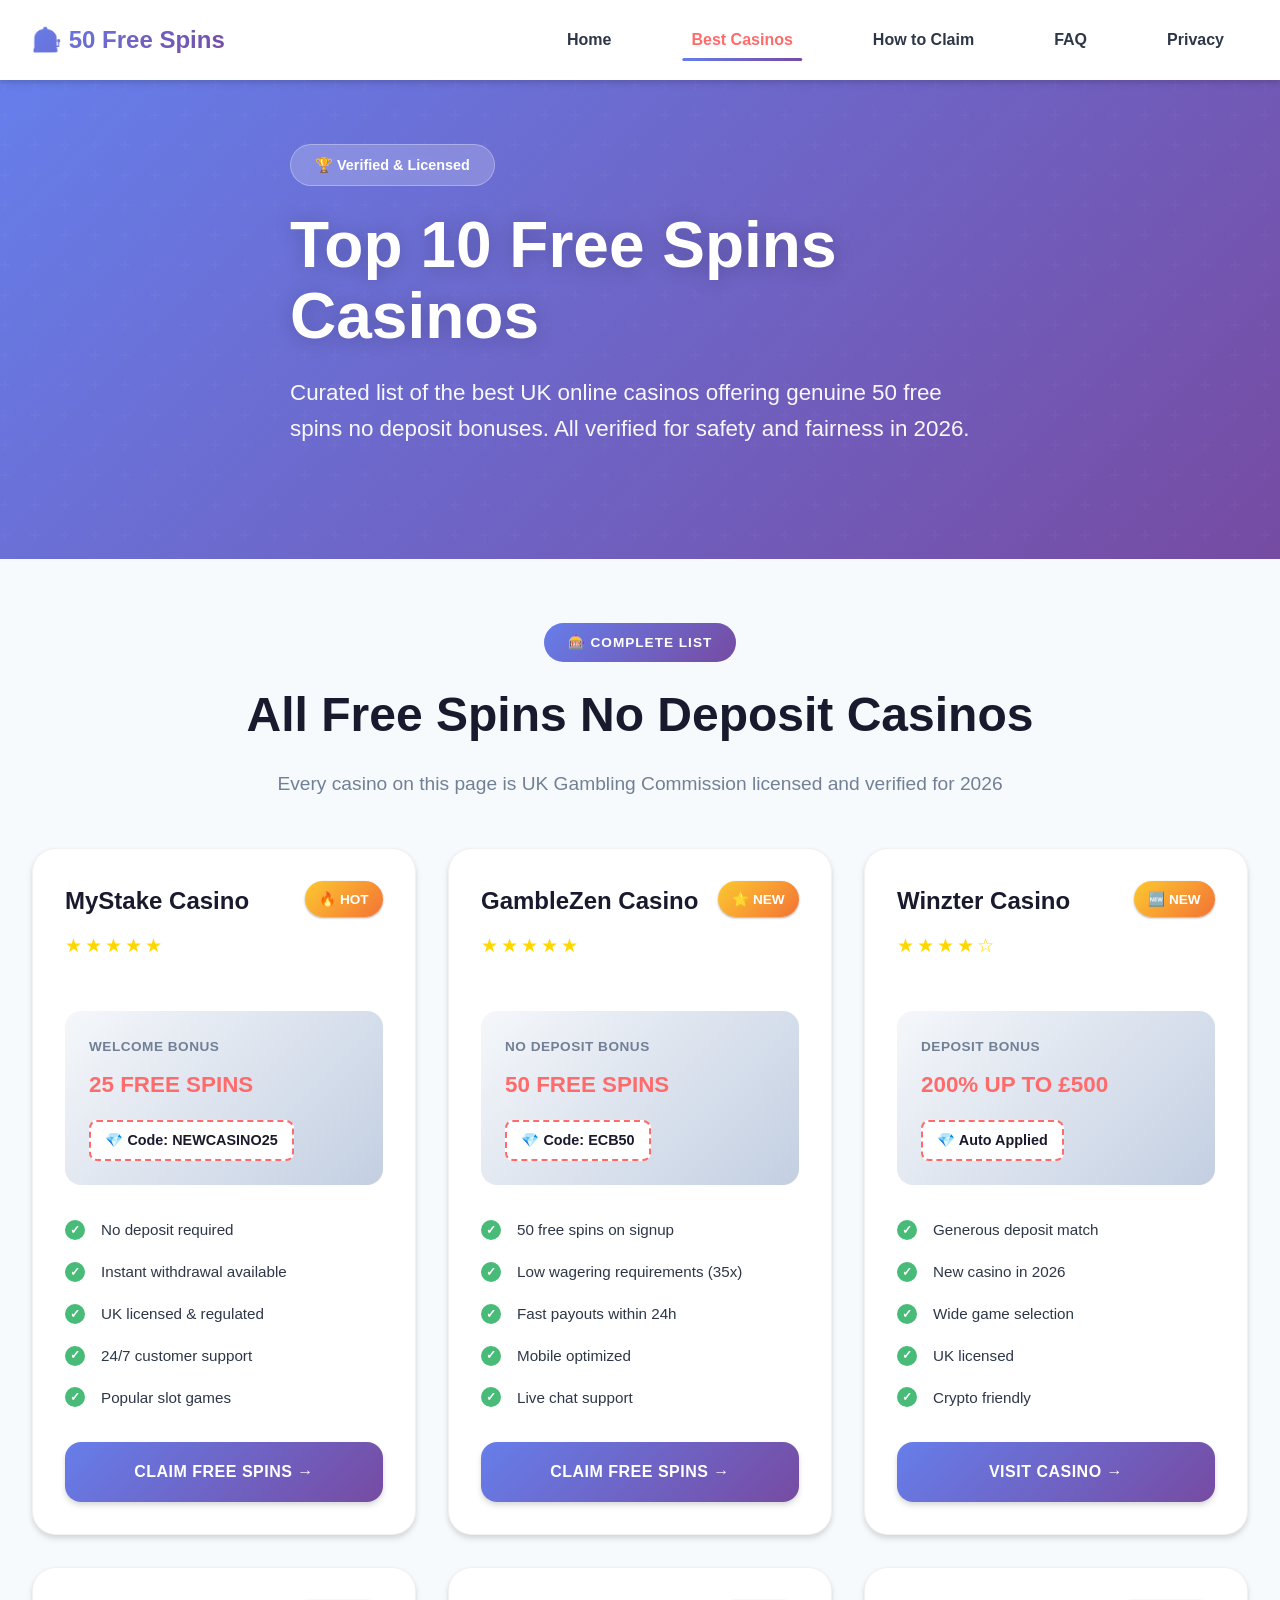
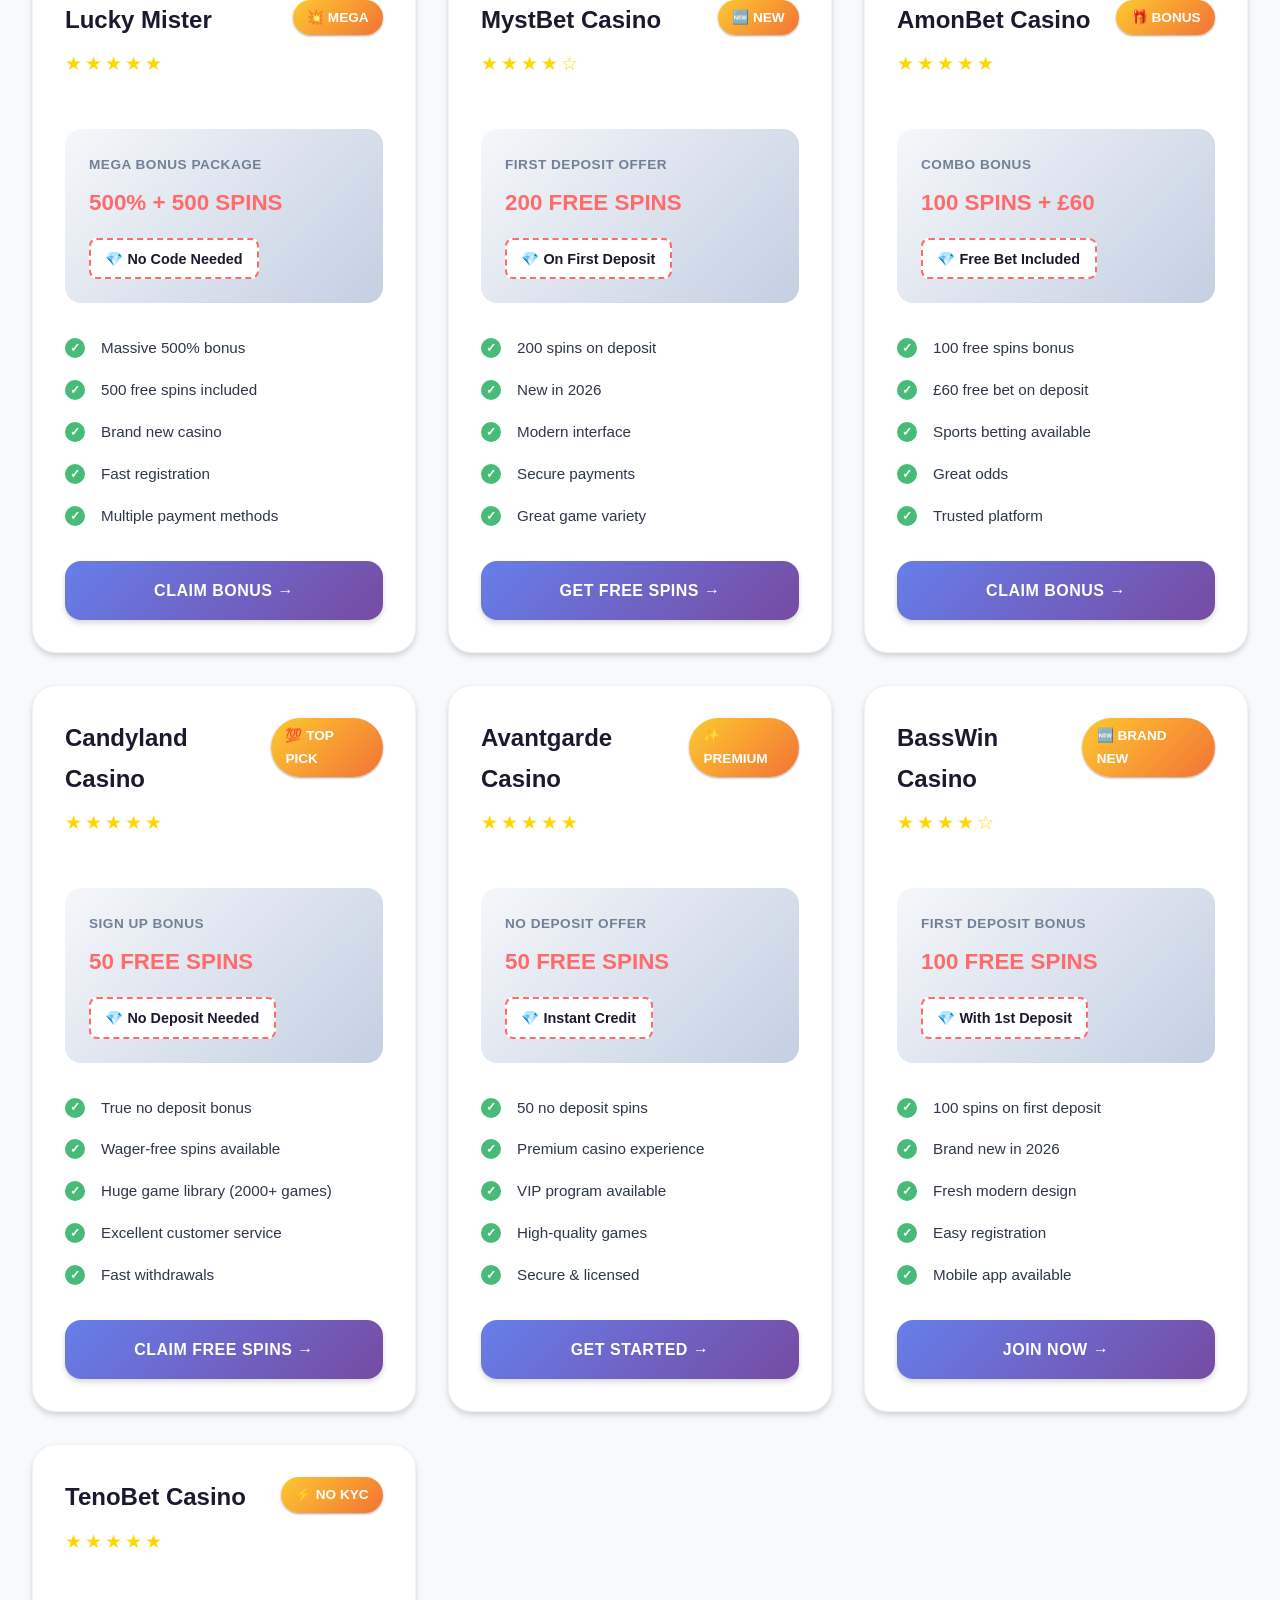
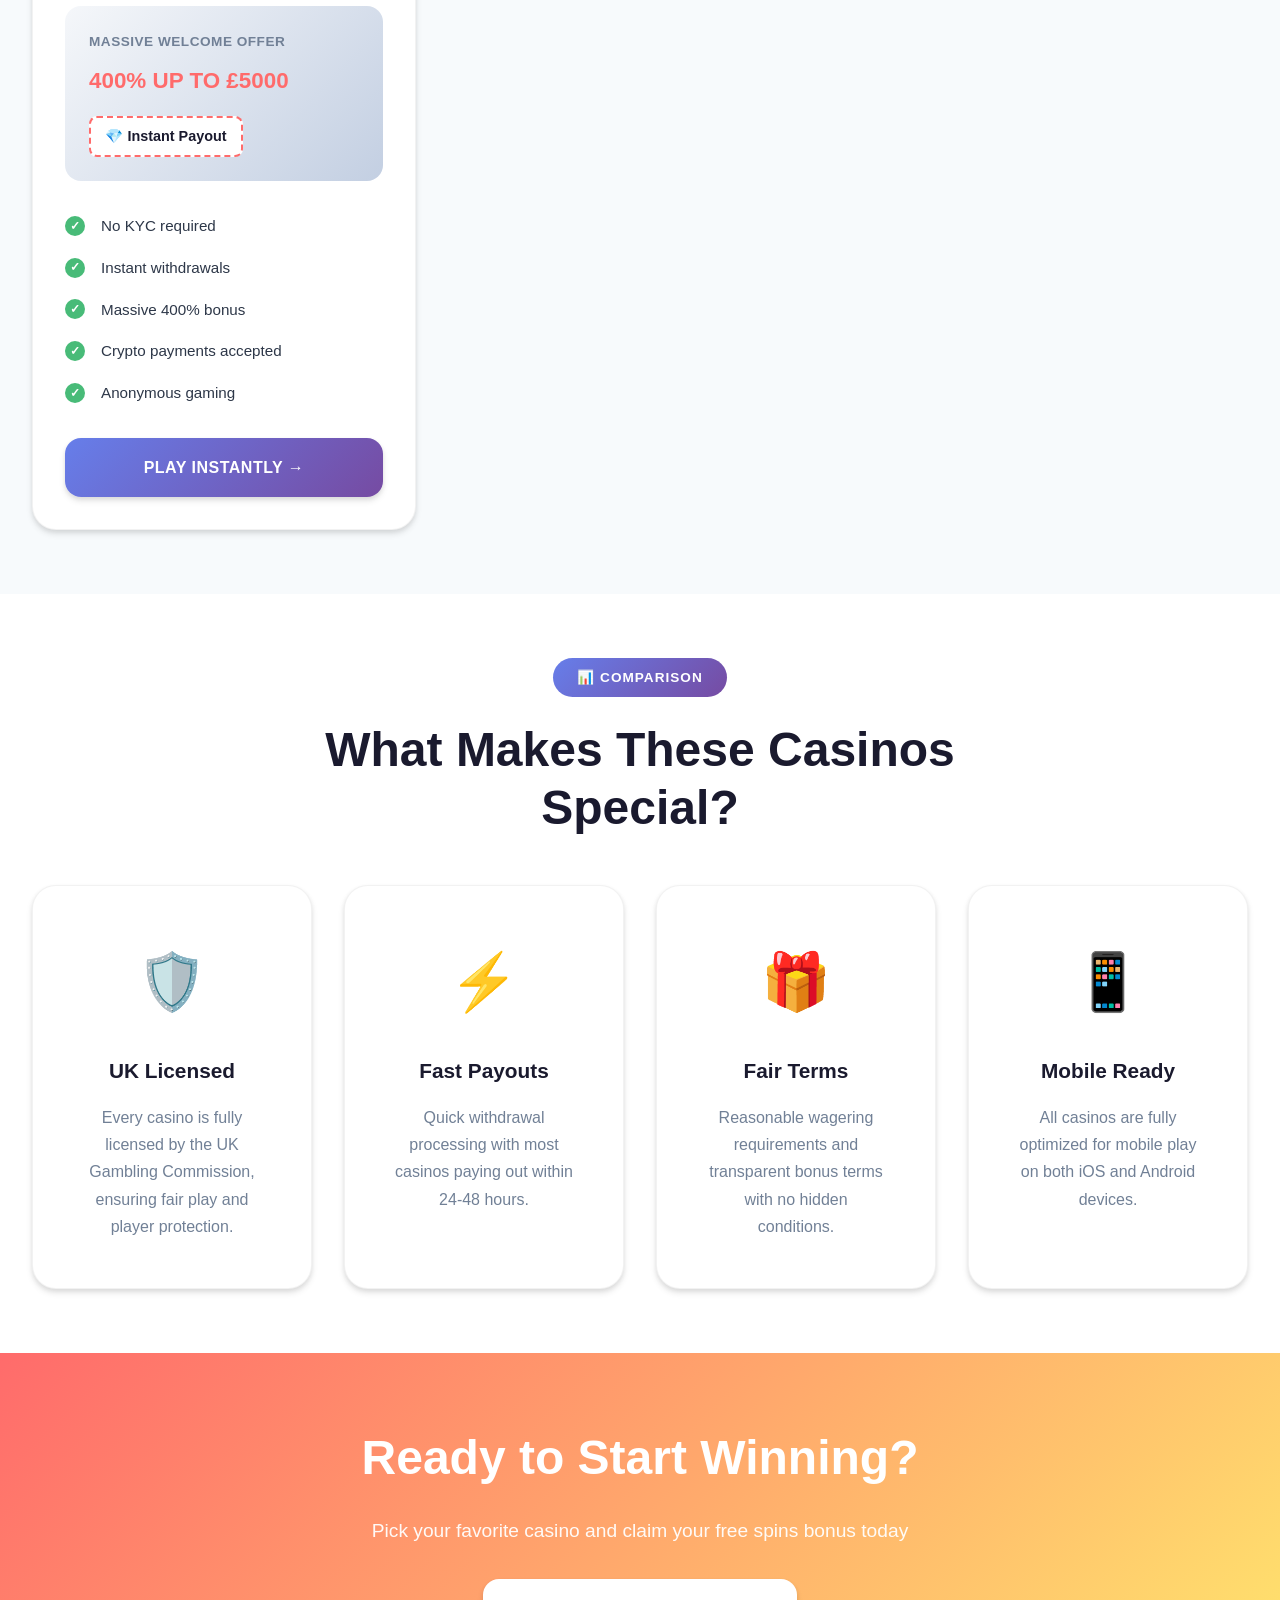
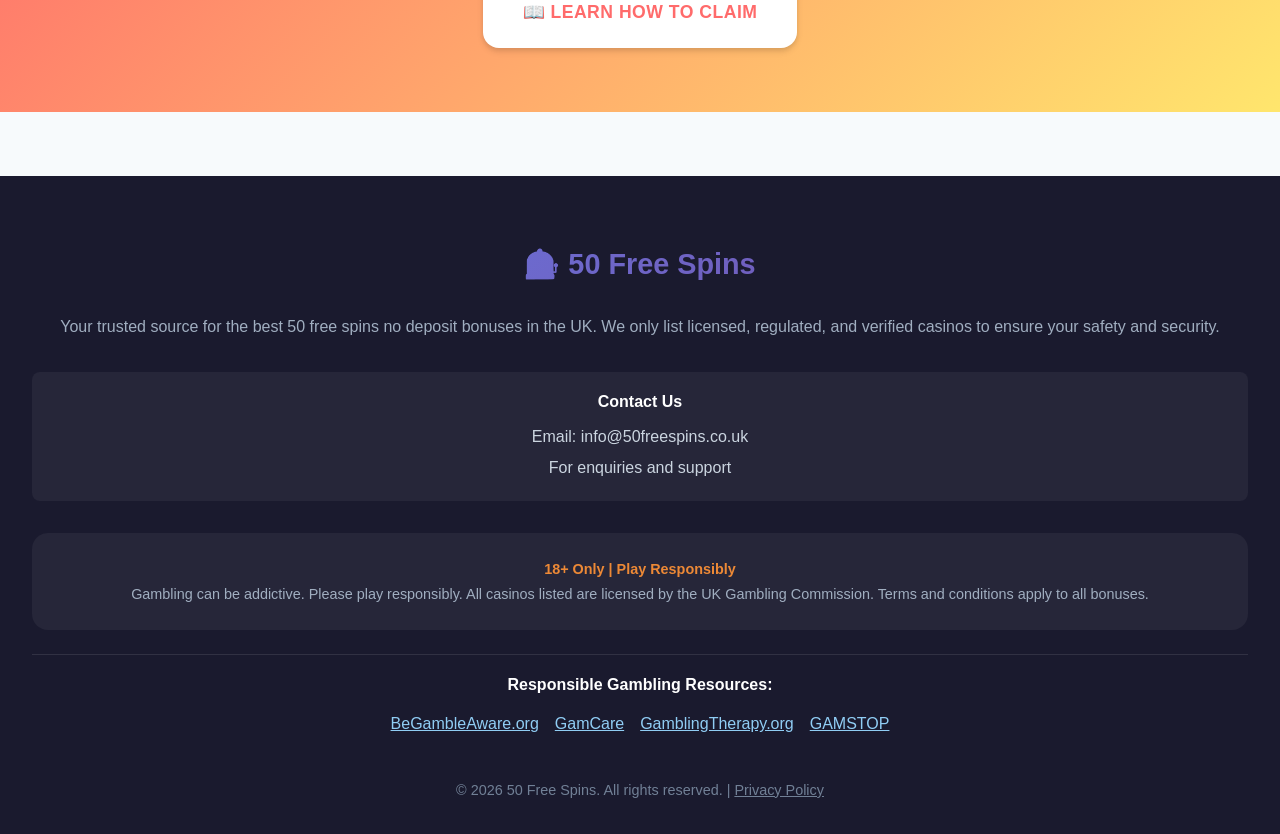
==== commit 004eab45: "Add footer contact details and responsible gambling links - Added contact email (info@50freespins.co" ====
--- a/casinos.html
+++ b/casinos.html
@@ -472,9 +472,25 @@
                 Your trusted source for the best 50 free spins no deposit bonuses in the UK. We only list licensed, regulated, and verified casinos to ensure your safety and security.
             </p>
 
+            <div style="margin: 1.5rem 0; padding: 1rem; background: rgba(255,255,255,0.05); border-radius: 8px;">
+                <h4 style="margin-bottom: 0.5rem; color: #fff;">Contact Us</h4>
+                <p style="margin: 0.25rem 0; color: #cbd5e0;">Email: info@50freespins.co.uk</p>
+                <p style="margin: 0.25rem 0; color: #cbd5e0;">For enquiries and support</p>
+            </div>
+
             <div class="footer-disclaimer">
-                <strong>18+ Only | BeGambleAware.org</strong><br>
+                <strong>18+ Only | Play Responsibly</strong><br>
                 Gambling can be addictive. Please play responsibly. All casinos listed are licensed by the UK Gambling Commission. Terms and conditions apply to all bonuses.
+            </div>
+
+            <div style="margin: 1.5rem 0; padding: 1rem 0; border-top: 1px solid rgba(255,255,255,0.1);">
+                <p style="margin-bottom: 0.75rem; color: #fff; font-weight: 600;">Responsible Gambling Resources:</p>
+                <div style="display: flex; flex-wrap: wrap; gap: 1rem; justify-content: center;">
+                    <a href="https://www.begambleaware.org" target="_blank" rel="noopener noreferrer" style="color: #90cdf4; text-decoration: underline;">BeGambleAware.org</a>
+                    <a href="https://www.gamcare.org.uk" target="_blank" rel="noopener noreferrer" style="color: #90cdf4; text-decoration: underline;">GamCare</a>
+                    <a href="https://www.gamblingtherapy.org" target="_blank" rel="noopener noreferrer" style="color: #90cdf4; text-decoration: underline;">GamblingTherapy.org</a>
+                    <a href="https://www.gamstop.co.uk" target="_blank" rel="noopener noreferrer" style="color: #90cdf4; text-decoration: underline;">GAMSTOP</a>
+                </div>
             </div>
 
             <p style="margin-top: 1.5rem; color: #718096; font-size: 0.9rem;">
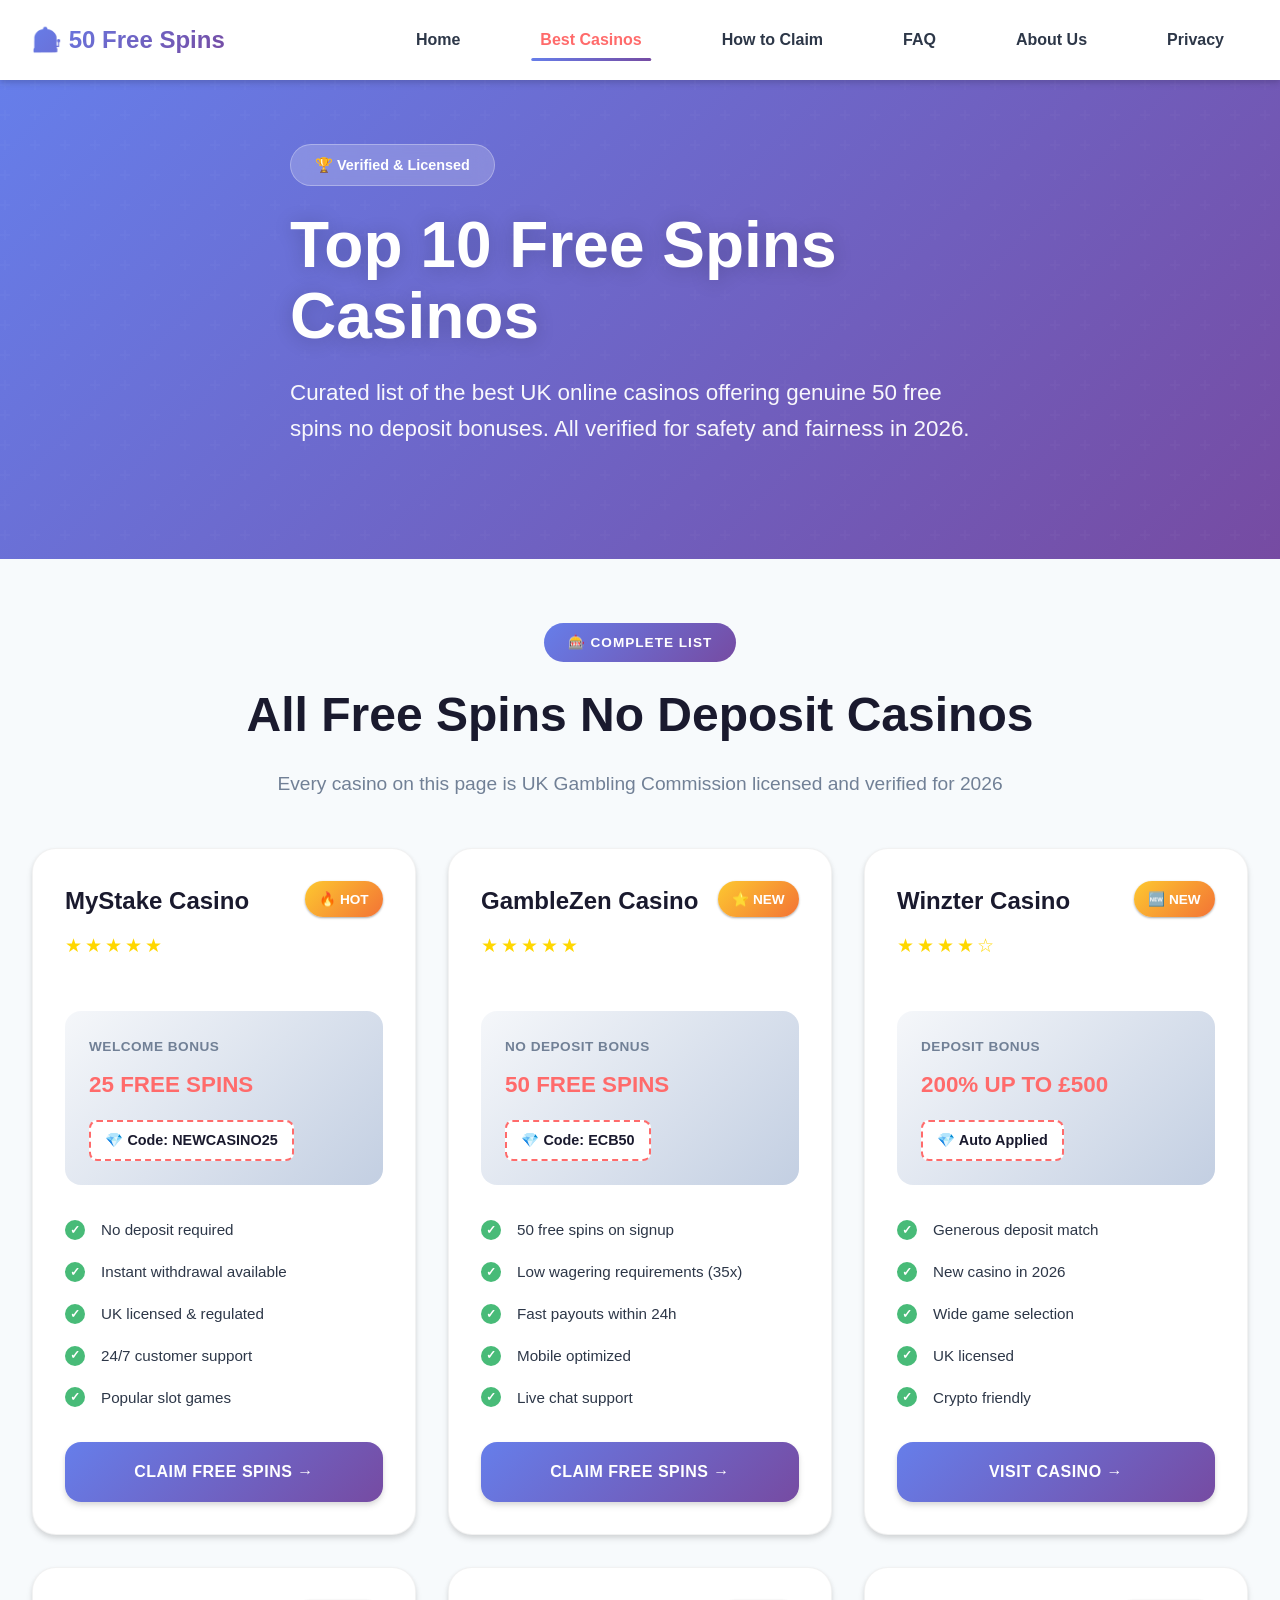
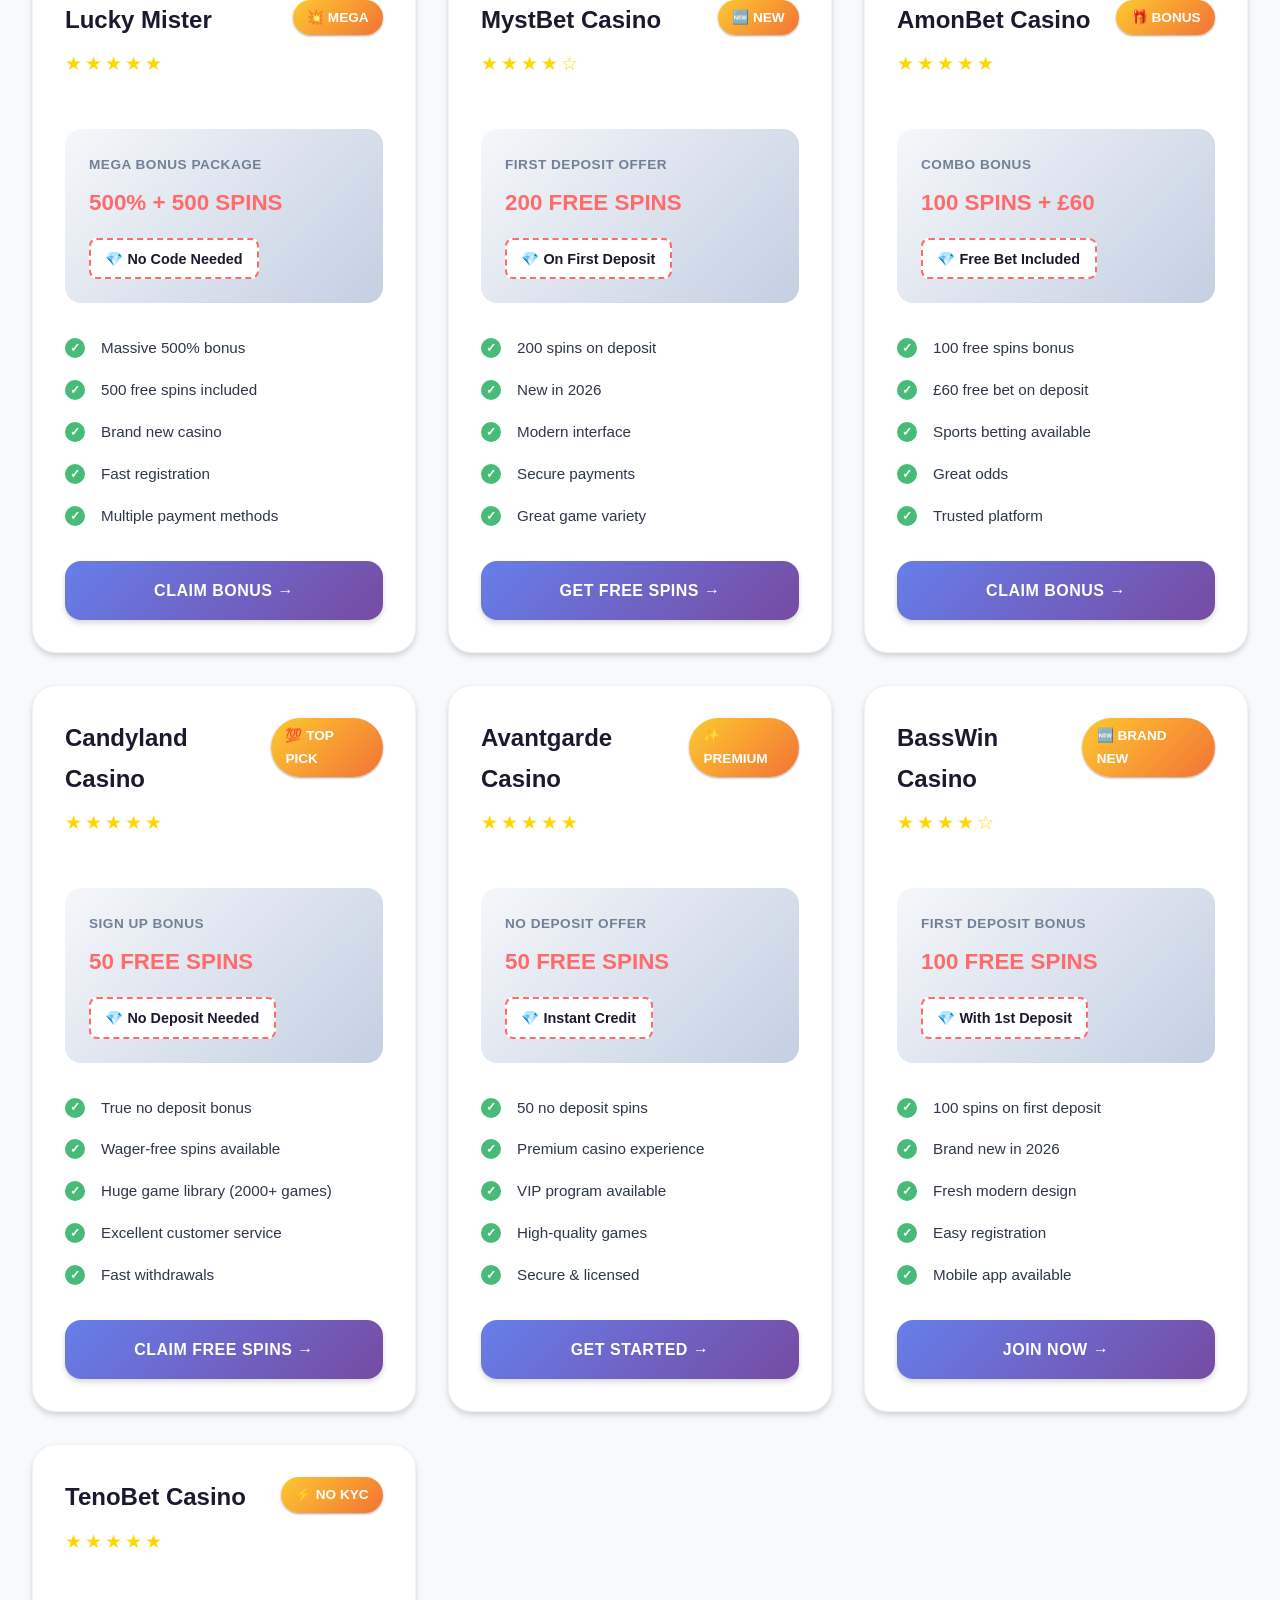
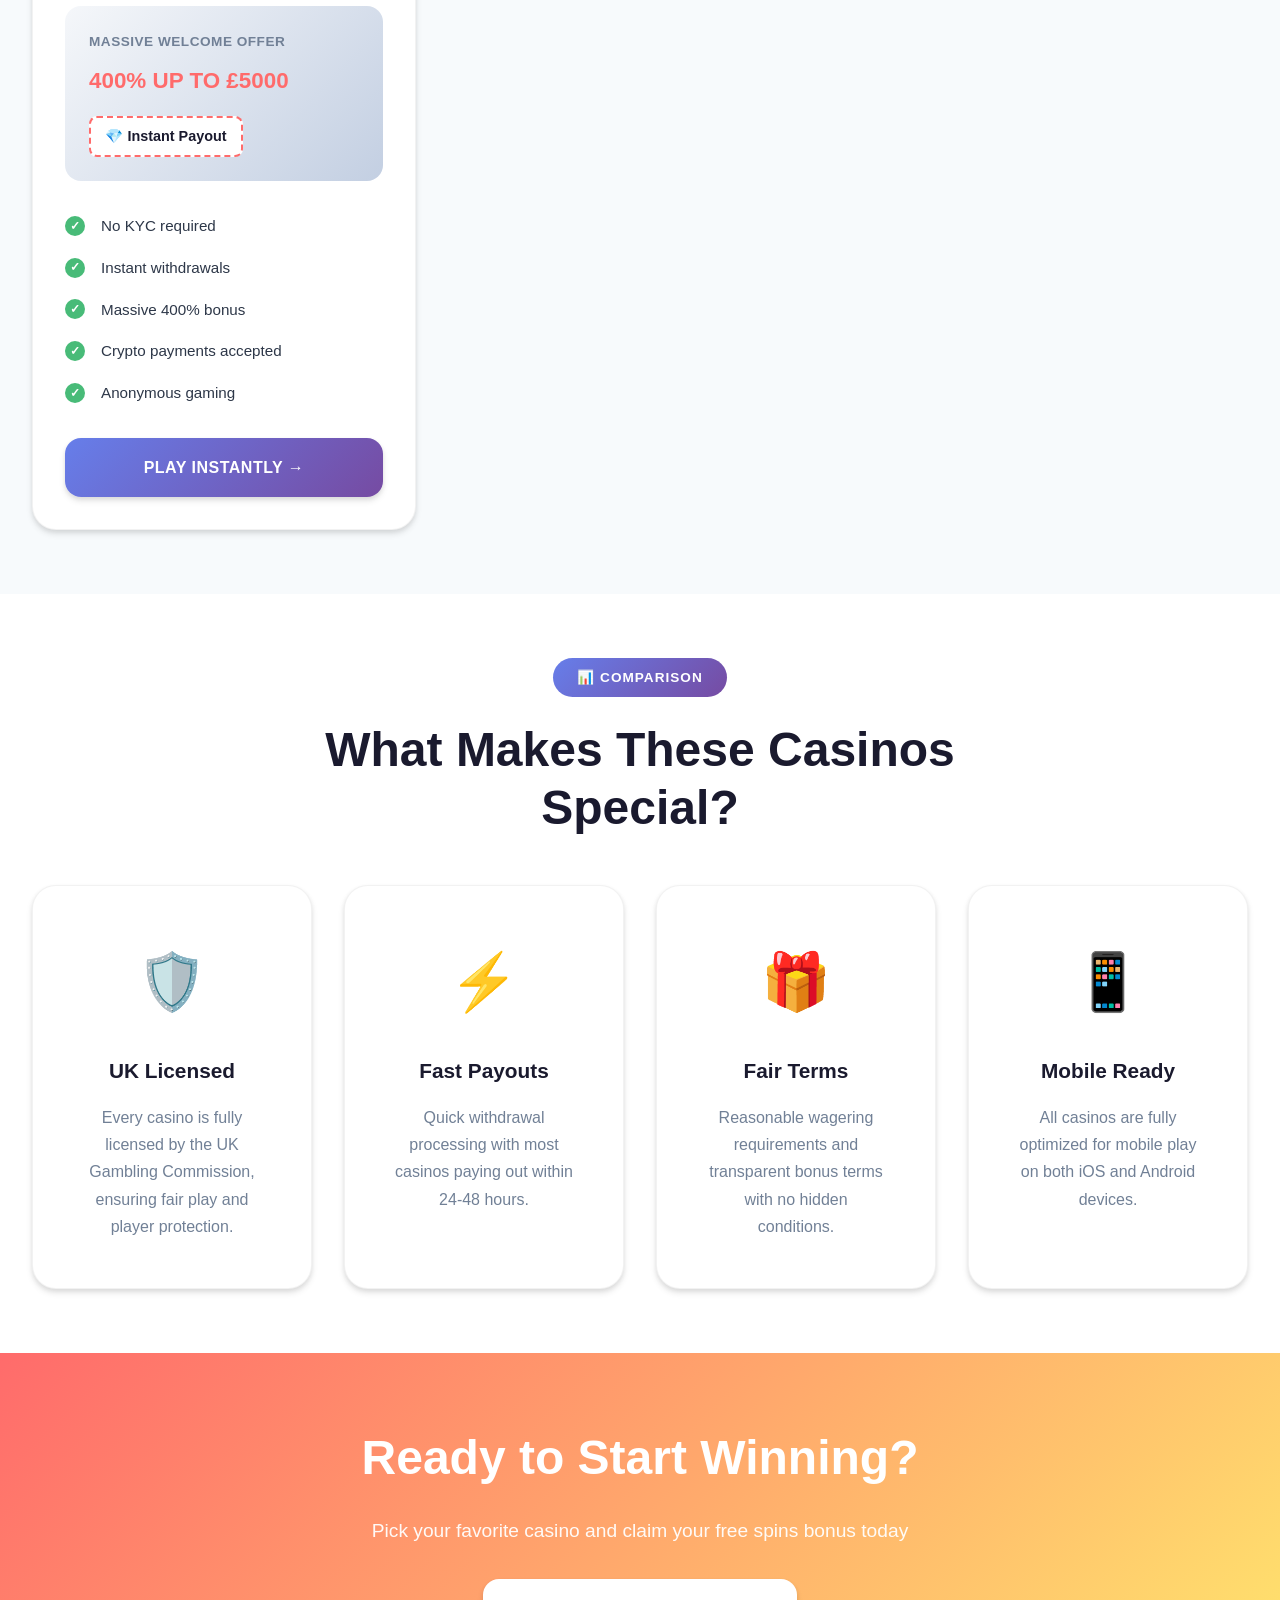
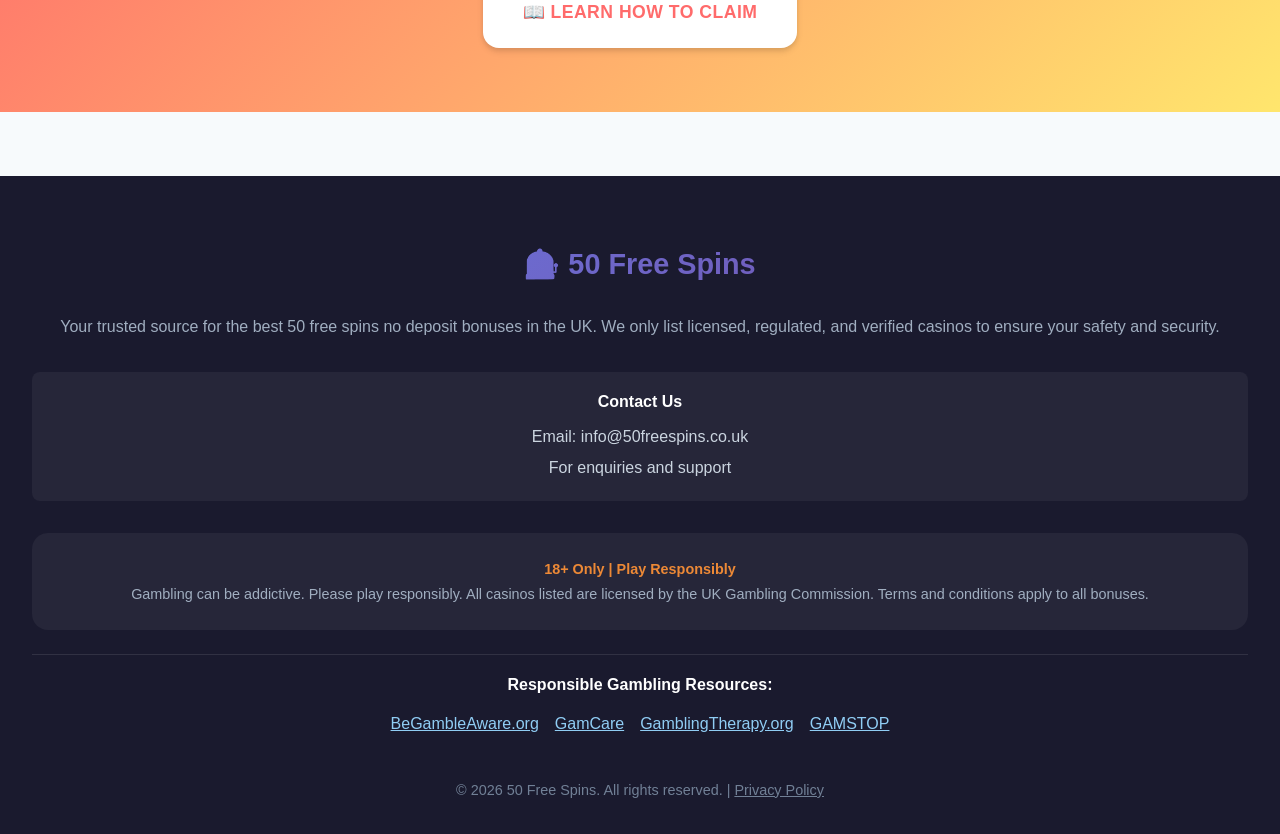
==== commit cb78c50d: "Add About Us page with team bios - Create new about-us.html page featuring team member biographies -" ====
--- a/casinos.html
+++ b/casinos.html
@@ -17,6 +17,7 @@
                 <li><a href="casinos.html" class="nav-link active">Best Casinos</a></li>
                 <li><a href="how-to-claim.html" class="nav-link">How to Claim</a></li>
                 <li><a href="faq.html" class="nav-link">FAQ</a></li>
+                <li><a href="about-us.html" class="nav-link">About Us</a></li>
                 <li><a href="privacy-policy.html" class="nav-link">Privacy</a></li>
             </ul>
             <div class="nav-toggle">
--- a/styles.css
+++ b/styles.css
@@ -325,6 +325,61 @@
 }
 
 /* ============================================
+   METADATA BOX
+   ============================================ */
+
+.metadata-box {
+    max-width: 1400px;
+    margin: 0 auto;
+    padding: 0 var(--spacing-lg);
+    margin-top: calc(var(--spacing-xl) * -1);
+    position: relative;
+    z-index: 10;
+}
+
+.metadata-content {
+    background: white;
+    border-radius: var(--radius-lg);
+    padding: var(--spacing-md) var(--spacing-lg);
+    box-shadow: var(--shadow-lg);
+    display: flex;
+    justify-content: space-between;
+    align-items: center;
+    flex-wrap: wrap;
+    gap: var(--spacing-md);
+    border-left: 4px solid var(--primary);
+}
+
+.metadata-item {
+    display: flex;
+    align-items: center;
+    gap: var(--spacing-sm);
+    color: var(--text);
+    font-size: 0.95rem;
+}
+
+.metadata-label {
+    font-weight: 700;
+    color: var(--text-light);
+}
+
+.metadata-value {
+    color: var(--dark);
+    font-weight: 600;
+}
+
+@media (max-width: 768px) {
+    .metadata-content {
+        flex-direction: column;
+        align-items: flex-start;
+    }
+
+    .metadata-box {
+        margin-top: calc(var(--spacing-md) * -1);
+    }
+}
+
+/* ============================================
    CONTAINER & SECTIONS
    ============================================ */
 
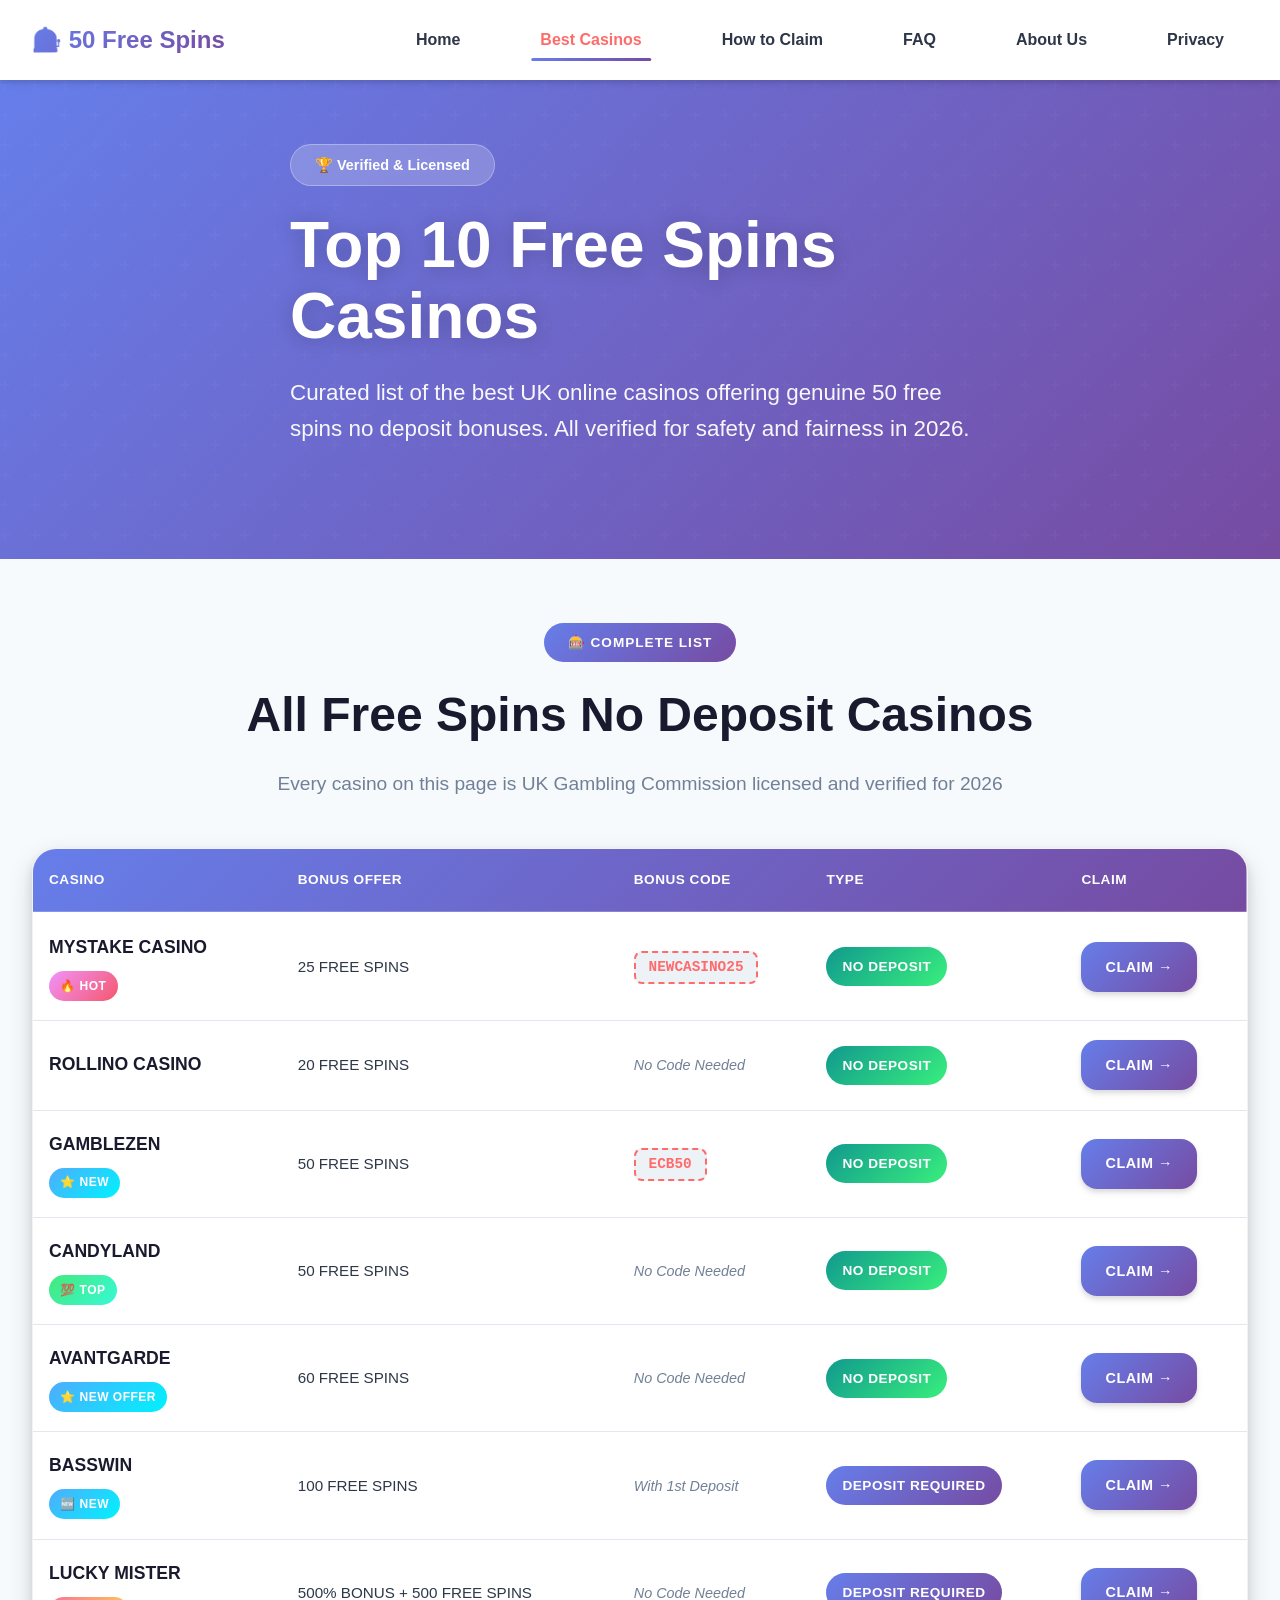
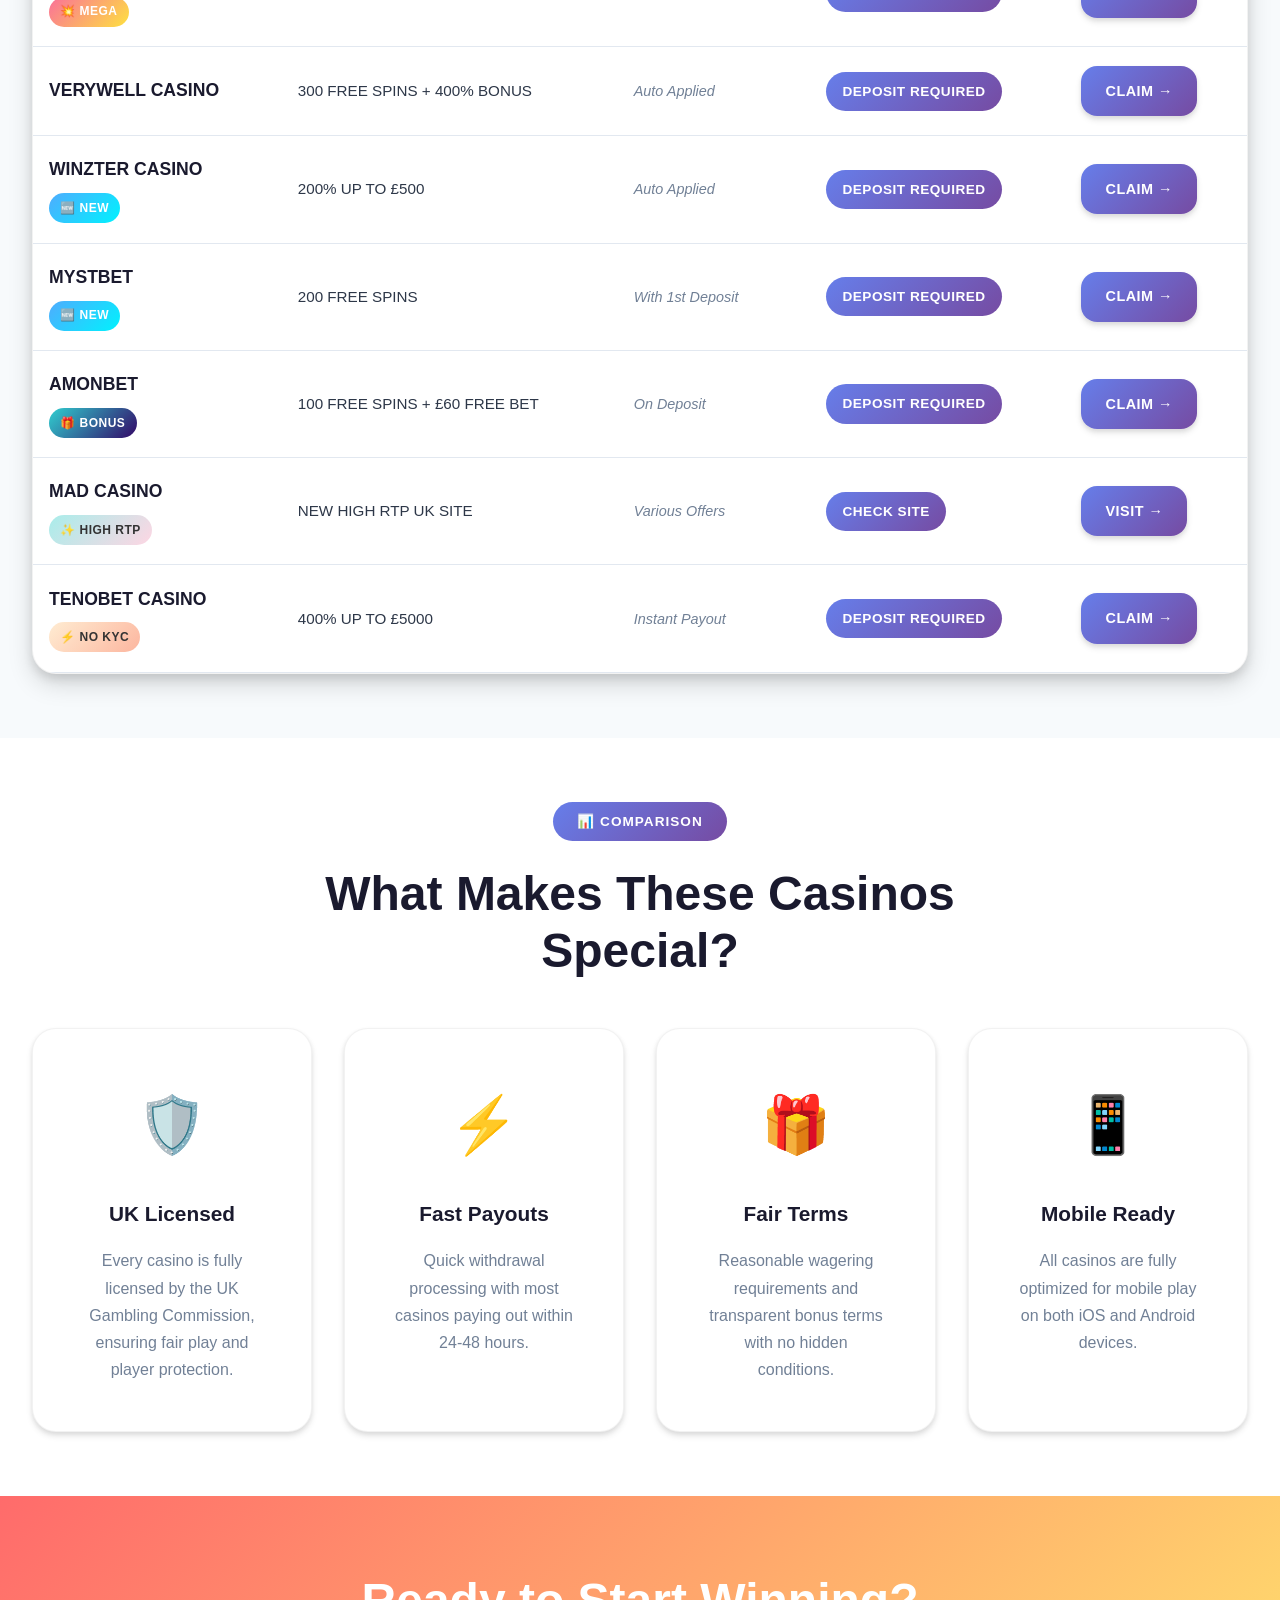
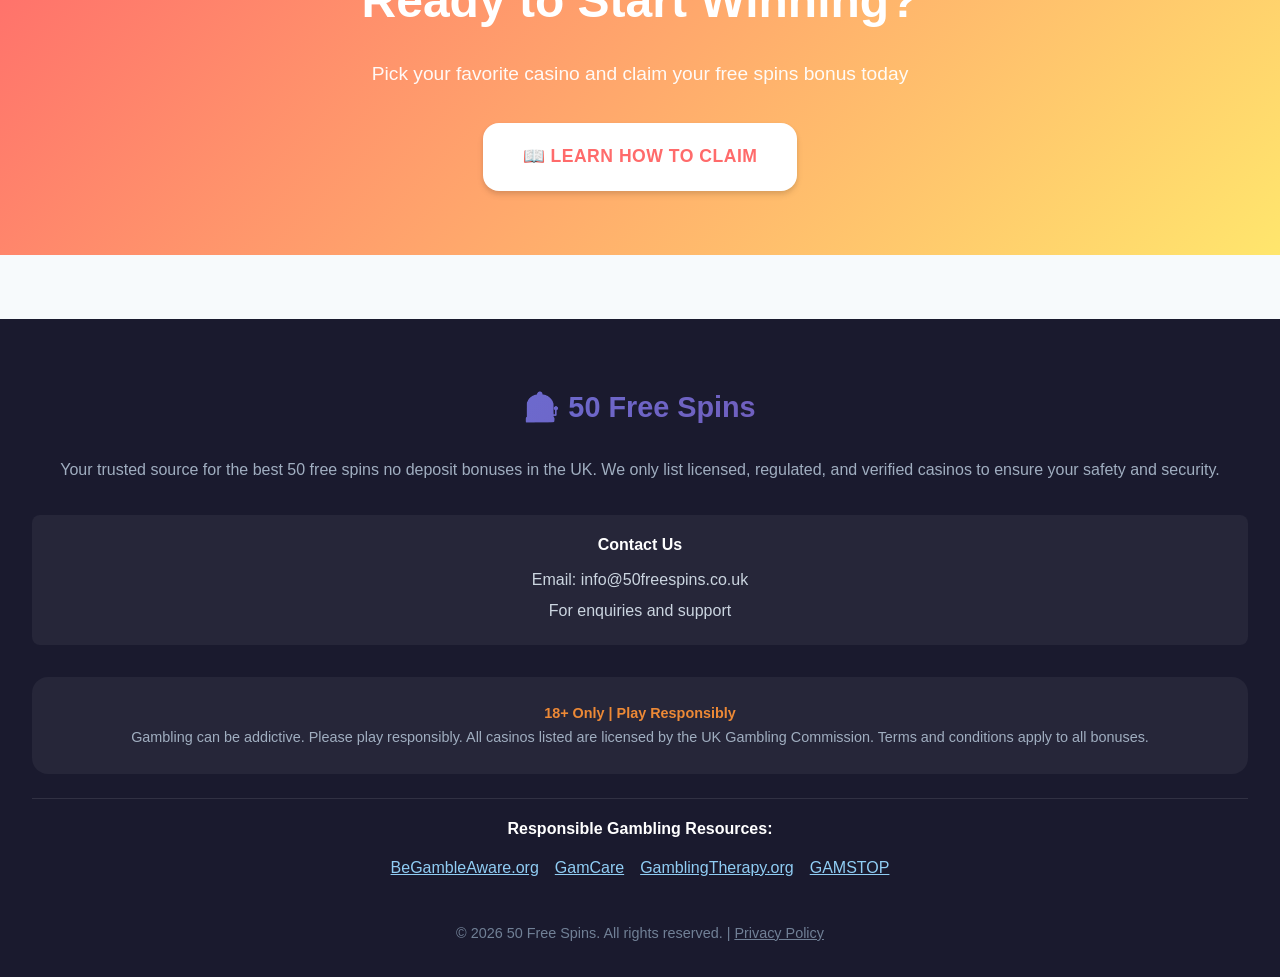
==== commit ddf36260: "Replace card-based offers layout with comparison table - Replace casino card grid with responsive co" ====
--- a/casinos.html
+++ b/casinos.html
@@ -52,356 +52,225 @@
                 </p>
             </div>
 
-            <div class="casino-grid">
-                <!-- Casino 1: MyStake -->
-                <div class="casino-card">
-                    <div class="casino-header">
-                        <div>
-                            <h3 class="casino-name">MyStake Casino</h3>
-                            <div class="casino-rating">
-                                <span class="star">★</span>
-                                <span class="star">★</span>
-                                <span class="star">★</span>
-                                <span class="star">★</span>
-                                <span class="star">★</span>
-                            </div>
-                        </div>
-                        <div class="casino-badge">🔥 HOT</div>
-                    </div>
-
-                    <div class="casino-bonus">
-                        <div class="bonus-title">Welcome Bonus</div>
-                        <div class="bonus-amount">25 FREE SPINS</div>
-                        <div class="bonus-code">💎 Code: NEWCASINO25</div>
-                    </div>
-
-                    <ul class="casino-features">
-                        <li>No deposit required</li>
-                        <li>Instant withdrawal available</li>
-                        <li>UK licensed & regulated</li>
-                        <li>24/7 customer support</li>
-                        <li>Popular slot games</li>
-                    </ul>
-
-                    <a href="https://go.affiliatedonbet.com/visit/?bta=3145350&brand=mystake" class="casino-link" target="_blank" rel="nofollow noopener">
-                        Claim Free Spins →
-                    </a>
-                </div>
-
-                <!-- Casino 2: GambleZen -->
-                <div class="casino-card">
-                    <div class="casino-header">
-                        <div>
-                            <h3 class="casino-name">GambleZen Casino</h3>
-                            <div class="casino-rating">
-                                <span class="star">★</span>
-                                <span class="star">★</span>
-                                <span class="star">★</span>
-                                <span class="star">★</span>
-                                <span class="star">★</span>
-                            </div>
-                        </div>
-                        <div class="casino-badge">⭐ NEW</div>
-                    </div>
-
-                    <div class="casino-bonus">
-                        <div class="bonus-title">No Deposit Bonus</div>
-                        <div class="bonus-amount">50 FREE SPINS</div>
-                        <div class="bonus-code">💎 Code: ECB50</div>
-                    </div>
-
-                    <ul class="casino-features">
-                        <li>50 free spins on signup</li>
-                        <li>Low wagering requirements (35x)</li>
-                        <li>Fast payouts within 24h</li>
-                        <li>Mobile optimized</li>
-                        <li>Live chat support</li>
-                    </ul>
-
-                    <a href="https://gamblezens.com/d59f81502" class="casino-link" target="_blank" rel="nofollow noopener">
-                        Claim Free Spins →
-                    </a>
-                </div>
-
-                <!-- Casino 3: Winzter -->
-                <div class="casino-card">
-                    <div class="casino-header">
-                        <div>
-                            <h3 class="casino-name">Winzter Casino</h3>
-                            <div class="casino-rating">
-                                <span class="star">★</span>
-                                <span class="star">★</span>
-                                <span class="star">★</span>
-                                <span class="star">★</span>
-                                <span class="star">☆</span>
-                            </div>
-                        </div>
-                        <div class="casino-badge">🆕 NEW</div>
-                    </div>
-
-                    <div class="casino-bonus">
-                        <div class="bonus-title">Deposit Bonus</div>
-                        <div class="bonus-amount">200% UP TO £500</div>
-                        <div class="bonus-code">💎 Auto Applied</div>
-                    </div>
-
-                    <ul class="casino-features">
-                        <li>Generous deposit match</li>
-                        <li>New casino in 2026</li>
-                        <li>Wide game selection</li>
-                        <li>UK licensed</li>
-                        <li>Crypto friendly</li>
-                    </ul>
-
-                    <a href="https://go.affililinks.com/visit/?bta=35245&nci=5351&afp=1&utm_campaign=GEO_TARGET_LINK" class="casino-link" target="_blank" rel="nofollow noopener">
-                        Visit Casino →
-                    </a>
-                </div>
-
-                <!-- Casino 4: Lucky Mister -->
-                <div class="casino-card">
-                    <div class="casino-header">
-                        <div>
-                            <h3 class="casino-name">Lucky Mister</h3>
-                            <div class="casino-rating">
-                                <span class="star">★</span>
-                                <span class="star">★</span>
-                                <span class="star">★</span>
-                                <span class="star">★</span>
-                                <span class="star">★</span>
-                            </div>
-                        </div>
-                        <div class="casino-badge">💥 MEGA</div>
-                    </div>
-
-                    <div class="casino-bonus">
-                        <div class="bonus-title">Mega Bonus Package</div>
-                        <div class="bonus-amount">500% + 500 SPINS</div>
-                        <div class="bonus-code">💎 No Code Needed</div>
-                    </div>
-
-                    <ul class="casino-features">
-                        <li>Massive 500% bonus</li>
-                        <li>500 free spins included</li>
-                        <li>Brand new casino</li>
-                        <li>Fast registration</li>
-                        <li>Multiple payment methods</li>
-                    </ul>
-
-                    <a href="https://trk.trafik-sc.xyz/click?o=4766&a=17196&sub_id3=3&sub_id4=4&sub_id5=5" class="casino-link" target="_blank" rel="nofollow noopener">
-                        Claim Bonus →
-                    </a>
-                </div>
-
-                <!-- Casino 5: MystBet -->
-                <div class="casino-card">
-                    <div class="casino-header">
-                        <div>
-                            <h3 class="casino-name">MystBet Casino</h3>
-                            <div class="casino-rating">
-                                <span class="star">★</span>
-                                <span class="star">★</span>
-                                <span class="star">★</span>
-                                <span class="star">★</span>
-                                <span class="star">☆</span>
-                            </div>
-                        </div>
-                        <div class="casino-badge">🆕 NEW</div>
-                    </div>
-
-                    <div class="casino-bonus">
-                        <div class="bonus-title">First Deposit Offer</div>
-                        <div class="bonus-amount">200 FREE SPINS</div>
-                        <div class="bonus-code">💎 On First Deposit</div>
-                    </div>
-
-                    <ul class="casino-features">
-                        <li>200 spins on deposit</li>
-                        <li>New in 2026</li>
-                        <li>Modern interface</li>
-                        <li>Secure payments</li>
-                        <li>Great game variety</li>
-                    </ul>
-
-                    <a href="https://www.nifoe1md.com/2P9J9R/415L5XB/" class="casino-link" target="_blank" rel="nofollow noopener">
-                        Get Free Spins →
-                    </a>
-                </div>
-
-                <!-- Casino 6: AmonBet -->
-                <div class="casino-card">
-                    <div class="casino-header">
-                        <div>
-                            <h3 class="casino-name">AmonBet Casino</h3>
-                            <div class="casino-rating">
-                                <span class="star">★</span>
-                                <span class="star">★</span>
-                                <span class="star">★</span>
-                                <span class="star">★</span>
-                                <span class="star">★</span>
-                            </div>
-                        </div>
-                        <div class="casino-badge">🎁 BONUS</div>
-                    </div>
-
-                    <div class="casino-bonus">
-                        <div class="bonus-title">Combo Bonus</div>
-                        <div class="bonus-amount">100 SPINS + £60</div>
-                        <div class="bonus-code">💎 Free Bet Included</div>
-                    </div>
-
-                    <ul class="casino-features">
-                        <li>100 free spins bonus</li>
-                        <li>£60 free bet on deposit</li>
-                        <li>Sports betting available</li>
-                        <li>Great odds</li>
-                        <li>Trusted platform</li>
-                    </ul>
-
-                    <a href="https://trk.trafik-sc.xyz/click?o=4771&a=17196&sub_id3=3&sub_id4=4&sub_id5=5" class="casino-link" target="_blank" rel="nofollow noopener">
-                        Claim Bonus →
-                    </a>
-                </div>
-
-                <!-- Casino 7: Candyland -->
-                <div class="casino-card">
-                    <div class="casino-header">
-                        <div>
-                            <h3 class="casino-name">Candyland Casino</h3>
-                            <div class="casino-rating">
-                                <span class="star">★</span>
-                                <span class="star">★</span>
-                                <span class="star">★</span>
-                                <span class="star">★</span>
-                                <span class="star">★</span>
-                            </div>
-                        </div>
-                        <div class="casino-badge">💯 TOP PICK</div>
-                    </div>
-
-                    <div class="casino-bonus">
-                        <div class="bonus-title">Sign Up Bonus</div>
-                        <div class="bonus-amount">50 FREE SPINS</div>
-                        <div class="bonus-code">💎 No Deposit Needed</div>
-                    </div>
-
-                    <ul class="casino-features">
-                        <li>True no deposit bonus</li>
-                        <li>Wager-free spins available</li>
-                        <li>Huge game library (2000+ games)</li>
-                        <li>Excellent customer service</li>
-                        <li>Fast withdrawals</li>
-                    </ul>
-
-                    <a href="https://go.truedynastyaffiliates.com/visit/?bta=36291&nci=5902" class="casino-link" target="_blank" rel="nofollow noopener">
-                        Claim Free Spins →
-                    </a>
-                </div>
-
-                <!-- Casino 8: Avantgarde -->
-                <div class="casino-card">
-                    <div class="casino-header">
-                        <div>
-                            <h3 class="casino-name">Avantgarde Casino</h3>
-                            <div class="casino-rating">
-                                <span class="star">★</span>
-                                <span class="star">★</span>
-                                <span class="star">★</span>
-                                <span class="star">★</span>
-                                <span class="star">★</span>
-                            </div>
-                        </div>
-                        <div class="casino-badge">✨ PREMIUM</div>
-                    </div>
-
-                    <div class="casino-bonus">
-                        <div class="bonus-title">No Deposit Offer</div>
-                        <div class="bonus-amount">50 FREE SPINS</div>
-                        <div class="bonus-code">💎 Instant Credit</div>
-                    </div>
-
-                    <ul class="casino-features">
-                        <li>50 no deposit spins</li>
-                        <li>Premium casino experience</li>
-                        <li>VIP program available</li>
-                        <li>High-quality games</li>
-                        <li>Secure & licensed</li>
-                    </ul>
-
-                    <a href="https://go.truedynastyaffiliates.com/visit/?bta=36291&nci=5906" class="casino-link" target="_blank" rel="nofollow noopener">
-                        Get Started →
-                    </a>
-                </div>
-
-                <!-- Casino 9: BassWin -->
-                <div class="casino-card">
-                    <div class="casino-header">
-                        <div>
-                            <h3 class="casino-name">BassWin Casino</h3>
-                            <div class="casino-rating">
-                                <span class="star">★</span>
-                                <span class="star">★</span>
-                                <span class="star">★</span>
-                                <span class="star">★</span>
-                                <span class="star">☆</span>
-                            </div>
-                        </div>
-                        <div class="casino-badge">🆕 BRAND NEW</div>
-                    </div>
-
-                    <div class="casino-bonus">
-                        <div class="bonus-title">First Deposit Bonus</div>
-                        <div class="bonus-amount">100 FREE SPINS</div>
-                        <div class="bonus-code">💎 With 1st Deposit</div>
-                    </div>
-
-                    <ul class="casino-features">
-                        <li>100 spins on first deposit</li>
-                        <li>Brand new in 2026</li>
-                        <li>Fresh modern design</li>
-                        <li>Easy registration</li>
-                        <li>Mobile app available</li>
-                    </ul>
-
-                    <a href="https://trk.trafik-sc.xyz/click?o=4556&a=17196&sub_id3=3&sub_id4=4&sub_id5=5" class="casino-link" target="_blank" rel="nofollow noopener">
-                        Join Now →
-                    </a>
-                </div>
-
-                <!-- Casino 10: TenoBet -->
-                <div class="casino-card">
-                    <div class="casino-header">
-                        <div>
-                            <h3 class="casino-name">TenoBet Casino</h3>
-                            <div class="casino-rating">
-                                <span class="star">★</span>
-                                <span class="star">★</span>
-                                <span class="star">★</span>
-                                <span class="star">★</span>
-                                <span class="star">★</span>
-                            </div>
-                        </div>
-                        <div class="casino-badge">⚡ NO KYC</div>
-                    </div>
-
-                    <div class="casino-bonus">
-                        <div class="bonus-title">Massive Welcome Offer</div>
-                        <div class="bonus-amount">400% UP TO £5000</div>
-                        <div class="bonus-code">💎 Instant Payout</div>
-                    </div>
-
-                    <ul class="casino-features">
-                        <li>No KYC required</li>
-                        <li>Instant withdrawals</li>
-                        <li>Massive 400% bonus</li>
-                        <li>Crypto payments accepted</li>
-                        <li>Anonymous gaming</li>
-                    </ul>
-
-                    <a href="https://go.afftrackio.com/visit/?bta=35294&nci=5358" class="casino-link" target="_blank" rel="nofollow noopener">
-                        Play Instantly →
-                    </a>
-                </div>
+            <div class="casino-comparison-table-container">
+                <table class="casino-comparison-table">
+                    <thead>
+                        <tr>
+                            <th>Casino</th>
+                            <th>Bonus Offer</th>
+                            <th>Bonus Code</th>
+                            <th>Type</th>
+                            <th>Claim</th>
+                        </tr>
+                    </thead>
+                    <tbody>
+                        <!-- Row 1: MyStake Casino -->
+                        <tr>
+                            <td data-label="Casino">
+                                <div class="casino-name-cell">
+                                    <strong>MYSTAKE CASINO</strong>
+                                    <span class="table-badge hot">🔥 HOT</span>
+                                </div>
+                            </td>
+                            <td data-label="Bonus Offer">25 FREE SPINS</td>
+                            <td data-label="Bonus Code"><code>NEWCASINO25</code></td>
+                            <td data-label="Type"><span class="type-badge no-deposit">No Deposit</span></td>
+                            <td data-label="Claim">
+                                <a href="https://go.affiliatedonbet.com/visit/?bta=3145350&brand=mystake" class="table-claim-btn" target="_blank" rel="nofollow noopener">Claim →</a>
+                            </td>
+                        </tr>
+
+                        <!-- Row 2: Rollino Casino -->
+                        <tr>
+                            <td data-label="Casino">
+                                <div class="casino-name-cell">
+                                    <strong>ROLLINO CASINO</strong>
+                                </div>
+                            </td>
+                            <td data-label="Bonus Offer">20 FREE SPINS</td>
+                            <td data-label="Bonus Code"><span class="no-code">No Code Needed</span></td>
+                            <td data-label="Type"><span class="type-badge no-deposit">No Deposit</span></td>
+                            <td data-label="Claim">
+                                <a href="https://track.trafficflowpartners.com/visit/?bta=37995&nci=5916" class="table-claim-btn" target="_blank" rel="nofollow noopener">Claim →</a>
+                            </td>
+                        </tr>
+
+                        <!-- Row 3: GambleZen -->
+                        <tr>
+                            <td data-label="Casino">
+                                <div class="casino-name-cell">
+                                    <strong>GAMBLEZEN</strong>
+                                    <span class="table-badge new">⭐ NEW</span>
+                                </div>
+                            </td>
+                            <td data-label="Bonus Offer">50 FREE SPINS</td>
+                            <td data-label="Bonus Code"><code>ECB50</code></td>
+                            <td data-label="Type"><span class="type-badge no-deposit">No Deposit</span></td>
+                            <td data-label="Claim">
+                                <a href="https://gamblezens.com/d59f81502" class="table-claim-btn" target="_blank" rel="nofollow noopener">Claim →</a>
+                            </td>
+                        </tr>
+
+                        <!-- Row 4: Candyland -->
+                        <tr>
+                            <td data-label="Casino">
+                                <div class="casino-name-cell">
+                                    <strong>CANDYLAND</strong>
+                                    <span class="table-badge verified">💯 TOP</span>
+                                </div>
+                            </td>
+                            <td data-label="Bonus Offer">50 FREE SPINS</td>
+                            <td data-label="Bonus Code"><span class="no-code">No Code Needed</span></td>
+                            <td data-label="Type"><span class="type-badge no-deposit">No Deposit</span></td>
+                            <td data-label="Claim">
+                                <a href="https://go.truedynastyaffiliates.com/visit/?bta=36291&nci=5902" class="table-claim-btn" target="_blank" rel="nofollow noopener">Claim →</a>
+                            </td>
+                        </tr>
+
+                        <!-- Row 5: Avantgarde -->
+                        <tr>
+                            <td data-label="Casino">
+                                <div class="casino-name-cell">
+                                    <strong>AVANTGARDE</strong>
+                                    <span class="table-badge new">⭐ NEW OFFER</span>
+                                </div>
+                            </td>
+                            <td data-label="Bonus Offer">60 FREE SPINS</td>
+                            <td data-label="Bonus Code"><span class="no-code">No Code Needed</span></td>
+                            <td data-label="Type"><span class="type-badge no-deposit">No Deposit</span></td>
+                            <td data-label="Claim">
+                                <a href="https://go.truedynastyaffiliates.com/visit/?bta=36291&nci=6016" class="table-claim-btn" target="_blank" rel="nofollow noopener">Claim →</a>
+                            </td>
+                        </tr>
+
+                        <!-- Row 6: BassWin -->
+                        <tr>
+                            <td data-label="Casino">
+                                <div class="casino-name-cell">
+                                    <strong>BASSWIN</strong>
+                                    <span class="table-badge new">🆕 NEW</span>
+                                </div>
+                            </td>
+                            <td data-label="Bonus Offer">100 FREE SPINS</td>
+                            <td data-label="Bonus Code"><span class="no-code">With 1st Deposit</span></td>
+                            <td data-label="Type"><span class="type-badge deposit">Deposit Required</span></td>
+                            <td data-label="Claim">
+                                <a href="https://trk.trafik-sc.xyz/click?o=4556&a=17196&sub_id3=3&sub_id4=4&sub_id5=5" class="table-claim-btn" target="_blank" rel="nofollow noopener">Claim →</a>
+                            </td>
+                        </tr>
+
+                        <!-- Row 7: Lucky Mister -->
+                        <tr>
+                            <td data-label="Casino">
+                                <div class="casino-name-cell">
+                                    <strong>LUCKY MISTER</strong>
+                                    <span class="table-badge mega">💥 MEGA</span>
+                                </div>
+                            </td>
+                            <td data-label="Bonus Offer">500% BONUS + 500 FREE SPINS</td>
+                            <td data-label="Bonus Code"><span class="no-code">No Code Needed</span></td>
+                            <td data-label="Type"><span class="type-badge deposit">Deposit Required</span></td>
+                            <td data-label="Claim">
+                                <a href="https://trk.trafik-sc.xyz/click?o=4766&a=17196&sub_id3=3&sub_id4=4&sub_id5=5" class="table-claim-btn" target="_blank" rel="nofollow noopener">Claim →</a>
+                            </td>
+                        </tr>
+
+                        <!-- Row 8: VeryWell Casino -->
+                        <tr>
+                            <td data-label="Casino">
+                                <div class="casino-name-cell">
+                                    <strong>VERYWELL CASINO</strong>
+                                </div>
+                            </td>
+                            <td data-label="Bonus Offer">300 FREE SPINS + 400% BONUS</td>
+                            <td data-label="Bonus Code"><span class="no-code">Auto Applied</span></td>
+                            <td data-label="Type"><span class="type-badge deposit">Deposit Required</span></td>
+                            <td data-label="Claim">
+                                <a href="https://linkly.link/2TXr9" class="table-claim-btn" target="_blank" rel="nofollow noopener">Claim →</a>
+                            </td>
+                        </tr>
+
+                        <!-- Row 9: Winzter Casino -->
+                        <tr>
+                            <td data-label="Casino">
+                                <div class="casino-name-cell">
+                                    <strong>WINZTER CASINO</strong>
+                                    <span class="table-badge new">🆕 NEW</span>
+                                </div>
+                            </td>
+                            <td data-label="Bonus Offer">200% UP TO £500</td>
+                            <td data-label="Bonus Code"><span class="no-code">Auto Applied</span></td>
+                            <td data-label="Type"><span class="type-badge deposit">Deposit Required</span></td>
+                            <td data-label="Claim">
+                                <a href="https://go.affililinks.com/visit/?bta=35245&nci=5351&afp=1&utm_campaign=GEO_TARGET_LINK" class="table-claim-btn" target="_blank" rel="nofollow noopener">Claim →</a>
+                            </td>
+                        </tr>
+
+                        <!-- Row 10: MystBet -->
+                        <tr>
+                            <td data-label="Casino">
+                                <div class="casino-name-cell">
+                                    <strong>MYSTBET</strong>
+                                    <span class="table-badge new">🆕 NEW</span>
+                                </div>
+                            </td>
+                            <td data-label="Bonus Offer">200 FREE SPINS</td>
+                            <td data-label="Bonus Code"><span class="no-code">With 1st Deposit</span></td>
+                            <td data-label="Type"><span class="type-badge deposit">Deposit Required</span></td>
+                            <td data-label="Claim">
+                                <a href="https://www.nifoe1md.com/2P9J9R/415L5XB/" class="table-claim-btn" target="_blank" rel="nofollow noopener">Claim →</a>
+                            </td>
+                        </tr>
+
+                        <!-- Row 11: AmonBet -->
+                        <tr>
+                            <td data-label="Casino">
+                                <div class="casino-name-cell">
+                                    <strong>AMONBET</strong>
+                                    <span class="table-badge bonus">🎁 BONUS</span>
+                                </div>
+                            </td>
+                            <td data-label="Bonus Offer">100 FREE SPINS + £60 FREE BET</td>
+                            <td data-label="Bonus Code"><span class="no-code">On Deposit</span></td>
+                            <td data-label="Type"><span class="type-badge deposit">Deposit Required</span></td>
+                            <td data-label="Claim">
+                                <a href="https://trk.trafik-sc.xyz/click?o=4771&a=17196&sub_id3=3&sub_id4=4&sub_id5=5" class="table-claim-btn" target="_blank" rel="nofollow noopener">Claim →</a>
+                            </td>
+                        </tr>
+
+                        <!-- Row 12: Mad Casino -->
+                        <tr>
+                            <td data-label="Casino">
+                                <div class="casino-name-cell">
+                                    <strong>MAD CASINO</strong>
+                                    <span class="table-badge premium">✨ HIGH RTP</span>
+                                </div>
+                            </td>
+                            <td data-label="Bonus Offer">NEW HIGH RTP UK SITE</td>
+                            <td data-label="Bonus Code"><span class="no-code">Various Offers</span></td>
+                            <td data-label="Type"><span class="type-badge deposit">Check Site</span></td>
+                            <td data-label="Claim">
+                                <a href="https://go.afftrackio.com/visit/?bta=35294&brand=madcasino" class="table-claim-btn" target="_blank" rel="nofollow noopener">Visit →</a>
+                            </td>
+                        </tr>
+
+                        <!-- Row 13: TenoBet Casino -->
+                        <tr>
+                            <td data-label="Casino">
+                                <div class="casino-name-cell">
+                                    <strong>TENOBET CASINO</strong>
+                                    <span class="table-badge instant">⚡ NO KYC</span>
+                                </div>
+                            </td>
+                            <td data-label="Bonus Offer">400% UP TO £5000</td>
+                            <td data-label="Bonus Code"><span class="no-code">Instant Payout</span></td>
+                            <td data-label="Type"><span class="type-badge deposit">Deposit Required</span></td>
+                            <td data-label="Claim">
+                                <a href="https://go.afftrackio.com/visit/?bta=35294&nci=5358" class="table-claim-btn" target="_blank" rel="nofollow noopener">Claim →</a>
+                            </td>
+                        </tr>
+                    </tbody>
+                </table>
             </div>
         </div>
     </section>
--- a/styles.css
+++ b/styles.css
@@ -427,7 +427,248 @@
 }
 
 /* ============================================
-   CASINO CARDS
+   CASINO COMPARISON TABLE
+   ============================================ */
+
+.casino-comparison-table-container {
+    width: 100%;
+    overflow-x: auto;
+    margin-top: var(--spacing-xl);
+    background: white;
+    border-radius: var(--radius-xl);
+    box-shadow: var(--shadow-lg);
+    border: 1px solid rgba(0, 0, 0, 0.05);
+}
+
+.casino-comparison-table {
+    width: 100%;
+    border-collapse: collapse;
+    font-size: 0.95rem;
+}
+
+.casino-comparison-table thead {
+    background: linear-gradient(135deg, #667eea 0%, #764ba2 100%);
+    color: white;
+}
+
+.casino-comparison-table thead th {
+    padding: 1.2rem 1rem;
+    text-align: left;
+    font-weight: 700;
+    text-transform: uppercase;
+    letter-spacing: 0.5px;
+    font-size: 0.85rem;
+    border-bottom: 3px solid rgba(255, 255, 255, 0.2);
+}
+
+.casino-comparison-table tbody tr {
+    border-bottom: 1px solid #e2e8f0;
+    transition: all 0.3s ease;
+}
+
+.casino-comparison-table tbody tr:hover {
+    background: linear-gradient(90deg, #f7fafc 0%, #edf2f7 100%);
+    transform: scale(1.01);
+    box-shadow: 0 2px 8px rgba(0, 0, 0, 0.08);
+}
+
+.casino-comparison-table tbody tr.featured-row {
+    background: linear-gradient(90deg, #fff5f5 0%, #fffaf0 100%);
+}
+
+.casino-comparison-table tbody tr.featured-row:hover {
+    background: linear-gradient(90deg, #fed7d7 0%, #feebc8 100%);
+}
+
+.casino-comparison-table tbody td {
+    padding: 1.2rem 1rem;
+    vertical-align: middle;
+}
+
+.casino-name-cell {
+    display: flex;
+    flex-direction: column;
+    gap: 0.5rem;
+}
+
+.casino-name-cell strong {
+    font-size: 1.1rem;
+    color: var(--dark);
+    font-weight: 800;
+}
+
+.table-badge {
+    display: inline-block;
+    padding: 0.3rem 0.7rem;
+    border-radius: var(--radius-full);
+    font-size: 0.75rem;
+    font-weight: 700;
+    text-transform: uppercase;
+    letter-spacing: 0.5px;
+    white-space: nowrap;
+    width: fit-content;
+}
+
+.table-badge.hot {
+    background: linear-gradient(135deg, #f093fb 0%, #f5576c 100%);
+    color: white;
+}
+
+.table-badge.new {
+    background: linear-gradient(135deg, #4facfe 0%, #00f2fe 100%);
+    color: white;
+}
+
+.table-badge.verified {
+    background: linear-gradient(135deg, #43e97b 0%, #38f9d7 100%);
+    color: white;
+}
+
+.table-badge.mega {
+    background: linear-gradient(135deg, #fa709a 0%, #fee140 100%);
+    color: white;
+}
+
+.table-badge.bonus {
+    background: linear-gradient(135deg, #30cfd0 0%, #330867 100%);
+    color: white;
+}
+
+.table-badge.premium {
+    background: linear-gradient(135deg, #a8edea 0%, #fed6e3 100%);
+    color: #333;
+}
+
+.table-badge.instant {
+    background: linear-gradient(135deg, #ffecd2 0%, #fcb69f 100%);
+    color: #333;
+}
+
+.casino-comparison-table code {
+    background: #edf2f7;
+    padding: 0.4rem 0.8rem;
+    border-radius: var(--radius-md);
+    font-family: 'Courier New', monospace;
+    font-weight: 700;
+    color: var(--primary);
+    border: 2px dashed var(--primary);
+    font-size: 0.9rem;
+}
+
+.no-code {
+    color: var(--text-light);
+    font-size: 0.9rem;
+    font-style: italic;
+}
+
+.type-badge {
+    display: inline-block;
+    padding: 0.5rem 1rem;
+    border-radius: var(--radius-full);
+    font-weight: 700;
+    font-size: 0.85rem;
+    text-transform: uppercase;
+    letter-spacing: 0.5px;
+}
+
+.type-badge.no-deposit {
+    background: linear-gradient(135deg, #11998e 0%, #38ef7d 100%);
+    color: white;
+}
+
+.type-badge.deposit {
+    background: linear-gradient(135deg, #667eea 0%, #764ba2 100%);
+    color: white;
+}
+
+.table-claim-btn {
+    display: inline-block;
+    padding: 0.8rem 1.5rem;
+    background: var(--gradient-primary);
+    color: white;
+    font-weight: 700;
+    border-radius: var(--radius-lg);
+    transition: all 0.3s ease;
+    text-transform: uppercase;
+    letter-spacing: 0.5px;
+    font-size: 0.9rem;
+    box-shadow: var(--shadow-md);
+    white-space: nowrap;
+}
+
+.table-claim-btn:hover {
+    transform: translateY(-2px);
+    box-shadow: var(--shadow-lg);
+    background: linear-gradient(135deg, #764ba2 0%, #667eea 100%);
+}
+
+/* Responsive table for mobile */
+@media screen and (max-width: 768px) {
+    .casino-comparison-table thead {
+        display: none;
+    }
+
+    .casino-comparison-table tbody tr {
+        display: block;
+        margin-bottom: 1.5rem;
+        border: 2px solid #e2e8f0;
+        border-radius: var(--radius-lg);
+        overflow: hidden;
+        box-shadow: var(--shadow-md);
+    }
+
+    .casino-comparison-table tbody tr:hover {
+        transform: none;
+    }
+
+    .casino-comparison-table tbody td {
+        display: flex;
+        justify-content: space-between;
+        align-items: center;
+        padding: 1rem;
+        border-bottom: 1px solid #e2e8f0;
+        text-align: right;
+    }
+
+    .casino-comparison-table tbody td:last-child {
+        border-bottom: none;
+        justify-content: center;
+    }
+
+    .casino-comparison-table tbody td::before {
+        content: attr(data-label);
+        font-weight: 700;
+        text-transform: uppercase;
+        font-size: 0.8rem;
+        color: var(--text-light);
+        letter-spacing: 0.5px;
+    }
+
+    .casino-comparison-table tbody td:first-child {
+        background: linear-gradient(135deg, #667eea 0%, #764ba2 100%);
+        color: white;
+    }
+
+    .casino-comparison-table tbody td:first-child::before {
+        color: white;
+    }
+
+    .casino-name-cell {
+        align-items: flex-end;
+    }
+
+    .casino-name-cell strong {
+        color: white;
+    }
+
+    .table-claim-btn {
+        width: 100%;
+        text-align: center;
+    }
+}
+
+/* ============================================
+   CASINO CARDS (LEGACY - KEEPING FOR COMPATIBILITY)
    ============================================ */
 
 .casino-grid {
